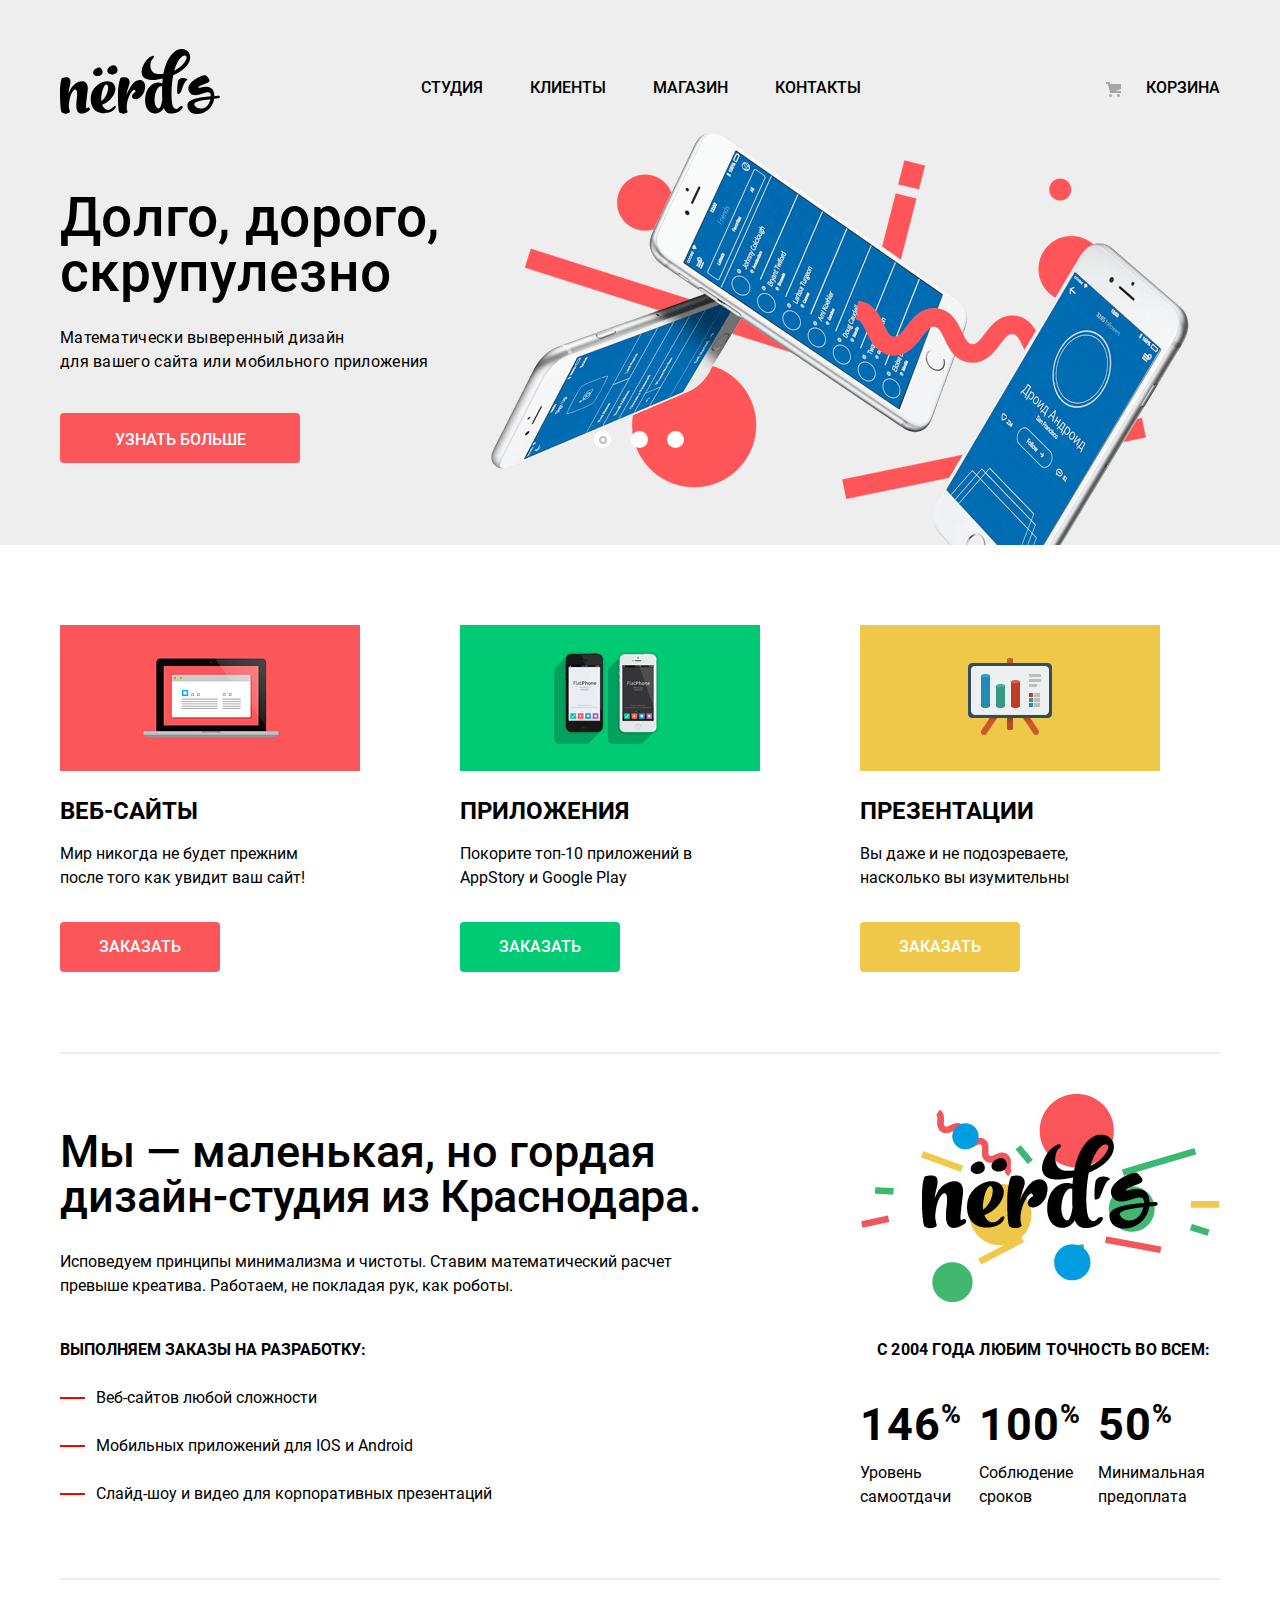
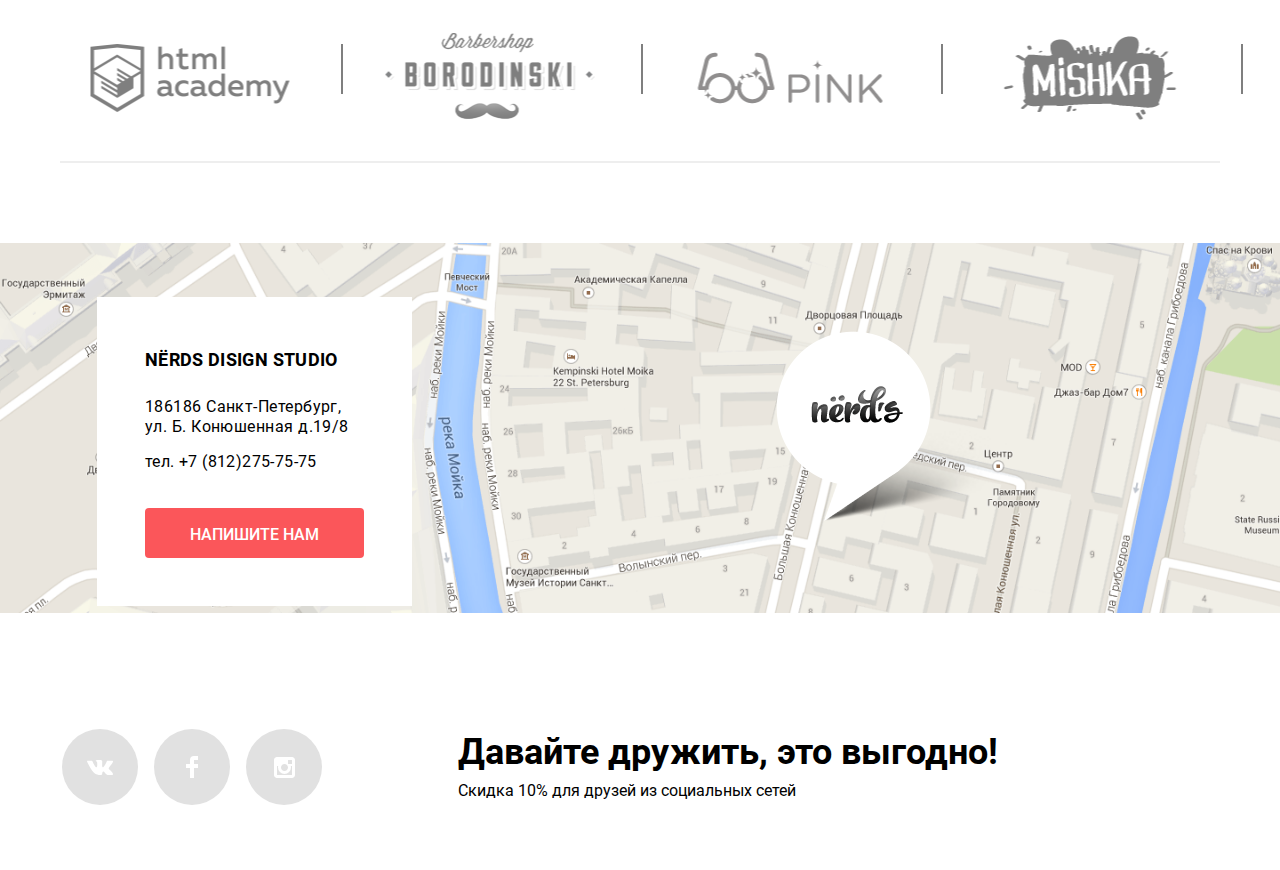
==== index.html @ f46bbd14 "Update index.html" ====
<!DOCTYPE html>
<html lang="ru">
<head>
	<meta charset="utf-8">
	<title>HTML Academy: Нёрдс</title>
	<link href="https://fonts.googleapis.com/css?family=Roboto:400,500,700&display=swap" rel="stylesheet">
	<link rel="stylesheet" href="css/normalize.css">
	<link rel="stylesheet" href="css/style.css">
</head>
<body>
	<header >
		<nav class="nav upper type-medium">
			<a href="index.html"> <img class="logo" src="img/nerds-logo.svg" width='160' height="65" alt="Логотип студии">
			</a>
			<div class="header-nav">
				<ul >			
					<li ><a href="#">Студия</a></li>
					<li ><a	href="#">Клиенты</a></li>
					<li ><a href="catalog.html">Магазин</a></li>
					<li ><a href="#">Контакты</a></li>
				</ul>
			</div>
			<div >
				<ul class="nav-cart">
					<li ><a  href="#">Корзина</a></li>
				</ul>
			</div>
		</nav>
	</header>	
	<main >
		<h1 class="visibility-hidden">Студия дизайна"Нёрдс"</h1>
		<section class="main-slider" >
			<h2 class="visibility-hidden">Преимущества</h2>
			<div class="chief-slider">
				<input  id="slide1" type="radio" name="tab" checked>
				<input  id="slide2" type="radio" name="tab">
				<input  id="slide3" type="radio" name="tab">
				<ul class="slider">
					<li class="slide1 slides">
						<p >Долго, дорого,<br>
							скрупулезно</p>
							<p >Математически выверенный дизайн<br>
								для вашего сайта или мобильного приложения</p>
								<a class='btn ' href="#">узнать больше</a>
							</li>
							<li class="slide2 slides">		
								<p class="type-medium">Любим математику<br>
									как никто другой</p>
									<p >Никакого креатива, только математические формулы<br>
										для расчета идеальных пропорций</p>
										<a class='btn '  href="#">узнать больше</a>
									</li>		
									<li class="slide3 slides">
										<p class="type-medium">Только ночь,<br>
											только хардкор</p>
											<p >Работать днем как все? Мы против этого.<br>
												Ближе к полуночи работа только начинается
											</p>
											<a class='btn ' href="#">узнать больше</a>
										</li>
									</ul>   
									<div class="label-control">
										<label for="slide1"></label>
										<label for="slide2"></label>
										<label for="slide3"></label>
									</div>
								</div>				
							</section>
							<section class="info" >
								<h2 class="visibility-hidden">Направления</h2>
								<ul >
									<li>
										<img src="img/illustration-1.png" alt="сайт" width="300">
										<h3 >веб-сайты</h3>
										<p >Мир никогда не будет прежним</p>
										<p>после того как увидит ваш сайт!</p>
										<button class='btn ' type="button">заказать</button>
									</li>
									<li >
										<img src="img/illustration-2.png" alt="мобилки" width="300">
										<h3 >приложения</h3>
										<p>Покорите топ-10 приложений в</p>
										<p>AppStory и Google Play</p>
										<button class='btn ' type="button">заказать</button>
									</li>
									<li >
										<img src="img/illustration-3.png" alt="презентация" width="300">
										<h3 >презентации</h3>
										<p>Вы даже и не подозреваете,</p>
										<p>насколько вы изумительны</p>
										<button class='btn  ' type="button">заказать</button>
									</li>	
								</ul>
							</section>
							<section  class="section-company">
								<div class="company">
									<h2 class="visibility-hidden">О компании</h2>
									<div class="quality" >
										<p  >Мы &mdash; маленькая, но гордая</p>
										<p >дизайн<span>-студия из Краснодара.</span></p>
										<p >Исповедуем принципы минимализма и чистоты. Ставим математический расчет</p>
										<p>превыше креатива. Работаем, не покладая рук, как роботы.</p>
										<p class="type-bold upper">выполняем заказы на разработку:</p>
										<ul class="spisok">
											<li >Веб-сайтов любой сложности</li>
											<li >Мобильных приложений для IOS и Android</li>
											<li >Слайд-шоу и видео для корпоративных презентаций</li>
										</ul>
									</div>
									<div class="indicator">
										<div>
											<img src="img/nerds-illustration.png" alt="Цветной логотип студии Нёрд">
										</div>
										<div>
											<p class="upper type-bold ">с 2004 года любим точность во всем:<p>
											</div>
											<ul class="reclama">
												<li><p >146<sup><small>%</small></sup></p>
													<p > Уровень</p>
													<p> самоотдачи</p></li>
													<li><p >100<sup><small>%</small></sup> </p>
														<p >Соблюдение</p>
														<p> сроков</p></li>
														<li><p  >50<sup><small>%</small></sup> </p>
															<p >Минимальная</p> 
															<p>предоплата</p></li>
														</ul>
													</div>
												</div>
											</section>
											<section class="section-project">
												<h2 class="visibility-hidden">Проекты студии</h2>
												<ul class="project">
													<li><a href="https://htmlacademy.ru/intensive/htmlcss">
														<img src="img/logo-1.png" width="199" alt="Эмблема HTML академии"></a>
													</li>
													<li><a href="#"><img src="img/logo-2.png" width="209" alt=""></a>
													</li>
													<li><a href="#"><img src="img/logo-3.png" width="185" height="52" alt=""></a>
													</li>
													<li><a href="#"><img src="img/logo-4.png"  width="173" alt=""></a>
													</li>
												</ul>
											</section>
										</main>	
										<footer>
											<section class="map">
												<div class="map-container">
												  <iframe src="https://yandex.ru/map-widget/v1/?um=constructor%3A1e9a7cc974f137b6182f8d0ef8271dee35650666cb2e6c9179b720fbcc3f106a&amp;source=constructor" width="1440" height="416" frameborder="0"></iframe>
													<img  class="map-contact" src="img/karta.png"  alt="Офис компании по адресу ул. Большая Конюшенная 19/8, Санкт-Петербург" width="1440" height="416">	
													<div class="contact">
														<h2 class="visibility-hidden">Контакты студии</h2>
														<p class='type-bold upper'>nёrds disign studio</p>
														<p>186186 Санкт-Петербург,<br>
															ул. Б. Конюшенная д.19/8</p>
															<a href="tel:+78122757575" class="phone">тел. +7 (812)275-75-75</a>
															<a 	class="btn write-link" href="#letter">напишите нам</a>
														</div>
														<img class="marker" src="img/map-marker.png"  alt="">
													</div>
												</section>	
												<section class="section-social" >
													<div class="social">
														<h2 class="visibility-hidden">Социальные контакты</h2>
														<ul class="social-icon">
															<li class="social-li"><a " href="#" title=""></a></li>
															<li class="social-li"><a   href="#" title=""></a></li>
															<li class="social-li"><a  href="#" title=""></a></li>
														</ul>
														<div class="discount">
															<p class='type-bold' >Давайте дружить, это выгодно!</p>
															<p>Скидка 10% для друзей из социальных сетей</p>
														</div>
													</div>
												</section>
											</footer>
											<section  class="letter">
											  	<h2 class="visibility-hidden">Форма письма</h2>
												<p class="type-medium">Напишите нам</p>
												<a href="#close" title="Закрыть" class="close">
												</a>
												<form action="https://echo.htmlacademy.ru" method="post">
													<div class="letter-form">
														<div class="letter-div1">
															<label class="type-medium" for="user">Ваше имя:
																<input type="text" name="user" placeholder="Имя Фамилия" id="user" required>
															</label>
														</div>
														<div class="letter-div2">
															<label class="type-medium" for="mail">Ваш e-mail 
																<input type="email" name="mail" placeholder="email@example.com" id="mail" required>
															</label>
														</div>
													</div>
													<div class="letter-div3">
														<label class="type-medium text" >Текст письма:</label>
														<textarea placeholder="В свободной форме" ></textarea>
														<button class='btn upper' type="submit"  value="Отправить">Отправить</button>
													</div>
												</form>
											</section>
											<script src="./js/script.js" ></script>
										</body>
										</html>
---- css/style.css ----
@font-face{
  font-family: "Roboto-Regular";
  src: url(../fonts/Roboto-Regular.ttf) format('ttf'), 
  url(../fonts/web/roboto.woff) format("woff"),
  url(../fonts/web/roboto.woff2) format("woff2");
  font-weight: 400;
}
@font-face{
  font-family: "Roboto-Medium";
  src: url(../fonts/Roboto-Medium.ttf),
  url(../fonts/web/robotomedium.woff) format("woff"),
  url(../fonts/web/robotomedium.woff2) format("woff2");
  font-weight: 500;
}
@font-face{
  font-family: "Roboto-Bold";
  src: url(../fonts/Roboto-Bold.ttf),
  url(../fonts/web/robotobold.woff) format("woff"),
  url(../fonts/web/robotobold.woff2) format("woff2");
  font-weight: 700;
}
.visibility-hidden{
  visibility:hidden;
  padding: 0;
  margin: 0;
  font-size: 0;
  line-height: 0;
}
body{
  margin: 0 auto;
  padding:0;
  background-color: #ffffff; 
  font-family: "Roboto-Regular","Arial",sans-serif; 
  font-size: 16px;
  line-height: 24px;
  color: #000000;
}
header{
  background-color: #eeeeee;
}
img{
  display: block;
  max-width: 100%;
  height: auto;
}
a{
  text-decoration: none;
}
﻿html, body, * {
  -webkit-box-sizing: border-box;
          box-sizing: border-box;
}

.section-project ul,
.nav ul,
.slider ul,
.info ul,
.indicator ul,
.page ul{
  list-style: none; 
}
.chief-slider{
  width: 1160px;
  margin: 0 auto;
}
.upper{
  text-transform: uppercase;
}
.btn{
  padding: 0;
  display: inline-block;
  text-align: center;
  height: 50px;
  text-transform: uppercase;
  border-radius: 4px;
  border-width: 0;
  cursor: pointer;
  font-size: 16px;
  font-family: "Roboto-Medium","Arial",sans-serif; 

}
.active {
  position: relative;
}
.active a::after{
  position: absolute;
  content: "";
  width: 75px;
  height: 2px;
  bottom: -9px;
  left: 4px;
  background-color: #fb565a;
}
.nav a{
  font-size: inherit;
}
.nav a:link{
  color: #000000; 
}
.nav a:visited{
  color: #000000; 
}
.nav a:hover{
  color: #fb565a;
}
.nav a:active{
  color: #a6a6a6;
}
a.btn{
 padding-top: 15px;
}
.slides .btn{
  color: #ffffff;
  background: #fb565a;
  width: 240px;
  margin-top: 39px;
  
}
.info p{
  margin: 0;
}
.info .btn{
  width:160px;
  color: #ffffff;
  margin-top: 32px;
  margin-bottom: 80px;
}
.info li:nth-child(1) .btn{
  background-color: #fb565a;
}
.info li:nth-child(1) .btn:hover,
.slides .btn:hover,
.contact .btn:hover{
  color: #ffffff;
  background: #e74246;
}
.info li:nth-child(1) .btn:active,
.slides .btn:active,
.contact .btn:active{
  background: #d7373b;
  color: #e37376;
  -webkit-box-shadow: 0 -2px 0 2px #c13135;
          box-shadow: 0 -2px 0 2px #c13135;
}
.info li:nth-child(2) .btn{
  background-color: #00ca74;
}
.info li:nth-child(3) .btn{
  background-color:  #efc84a;
}
.info li:nth-child(2) .btn:hover{
  color: #ffffff;
  background: #00bc6c;
}
.info li:nth-child(2) .btn:active{
  background: #00aa62;
  color: #38bd84; 
  -webkit-box-shadow: 0 -2px 0 2px #009958; 
          box-shadow: 0 -2px 0 2px #009958;
}
.info li:nth-child(3) .btn:hover{
  color: #ffffff;background: #eab534;
}
.info li:nth-child(3) .btn:active{
  background: #e5a722;
  color: #edc265; 
  -webkit-box-shadow: 0 -2px 0 2px #ce961f; 
          box-shadow: 0 -2px 0 2px #ce961f;
}
.contact .btn{
  color: #ffffff;
  background: #fb565a;
  width: 219px;
}
.form .btn,
.page .btn{
  background: #eeeeee; 
  color:#000000;
}
.form .btn{
  width: 260px;
}
.page .btn{
  width: 50px;
}
.page li:last-child .btn{
  width: 260px;
} 
.page .btn:hover,
.form .btn:hover{
  color: #000000;background: #dfdfdf;
}
.page .btn:active,
.form .btn:active{
  background: #d5d5d5;
  color: #b7b7b7; 
  -webkit-box-shadow: 0 -2px 0 2px #bfbfbf; 
          box-shadow: 0 -2px 0 2px #bfbfbf;
}
.page .btn-activ {
  border: 2px solid #dbdbdb;
  background-color: #ffffff ;
}
.hiddenwindow .btn-size{
  width: 260px;
}
.letter-div3 .btn-size {
  width: 260px; 
  margin-top: 40px;
}
.info h3{
  text-transform: uppercase;
  font-family: "Roboto-Bold","Arial",sans-serif;
  font-size: 24px; 
  line-height: 22px;
}
.type-bold{
  font-family: "Roboto-Bold","Arial",sans-serif;
}
.type-medium{
  font-family: "Roboto-Medium","Arial",sans-serif;
  line-height: 30px;
  border:none;
}
.type-size45{
  font-size:45px;
}
.type-size55{
  font-size:55px;
}
.slider .type-medium{
  font-size: 55px;
  line-height: 55px;
}
.nav{
  display: -webkit-box;
  display: -ms-flexbox;
  display: flex;
  width: 1160px;
  margin: 0 auto;
  min-height: 114px;
  -webkit-box-pack: justify;
      -ms-flex-pack: justify;
          justify-content: space-between; 
  -webkit-box-align: end; 
      -ms-flex-align: end; 
          align-items: flex-end;
}
.logo{ 
  display: block;
  opacity: 1;
}
.logo:hover{
 opacity: 0.81;
}
.logo:active{
 opacity: 0.35;
}
.header-nav ul{
  display: -webkit-box;
  display: -ms-flexbox;
  display: flex;
  -ms-flex-wrap: wrap;
      flex-wrap: wrap; 
  -webkit-box-pack: justify; 
      -ms-flex-pack: justify; 
          justify-content: space-between;
  min-width: 480px;
  margin: 0;
  margin-right: 84px;
  line-height: 24px;
  padding-bottom: 14px;
  
}
.info{
 margin: 0 auto;
}
.info ul{
  width:1160px;
  margin: 0 auto;
  display: -webkit-box;
  display: -ms-flexbox;
  display: flex;
  -ms-flex-wrap: wrap;
      flex-wrap: wrap;
  -webkit-box-pack: start;
      -ms-flex-pack: start;
          justify-content: flex-start;
  -webkit-box-orient: horizontal;
  -webkit-box-direction: normal;
      -ms-flex-direction: row;
          flex-direction: row; 
  padding: 0;
  margin-top: 80px;
}
.info li{
  display: block;
  margin: 0;
  padding: 0;
  margin-right: 100px;
}
.info li:last-child{
  margin-right: 0;
}
.info h3{
 margin: 29px 0 20px;
}
.section-company{
  background-color: #ffffff;
  
}
.company{
  width: 1160px;
  margin: 0 auto;
  display: -webkit-box;
  display: -ms-flexbox;
  display: flex;
  -webkit-box-pack: justify;
      -ms-flex-pack: justify;
          justify-content: space-between;
  -webkit-box-orient: horizontal;
  -webkit-box-direction: normal;
      -ms-flex-direction: row;
          flex-direction: row; 
  padding: 0; 
  -ms-flex-line-pack: center; 
      align-content: center;
  margin-bottom: 72px;
}
.quality{
  padding-top: 75px;
  width: 800px;
  border-top: 2px solid #eeeeee;
}
.quality p{
  margin: 0;
}
.quality p:nth-child(1),
.quality p:nth-child(2){
  font-size: 45px;
  line-height: 45px;
  font-family: "Roboto-Medium","Arial", sans-serif;
}
.quality p:nth-child(3){
  padding-top: 31px;
}
.quality p:nth-child(5){
  padding-top: 40px;
}
.quality span{
  letter-spacing: -0.45px;
}
.indicator{display: -webkit-box;display: -ms-flexbox;display: flex;
  -webkit-box-orient: vertical;
  -webkit-box-direction: normal;
      -ms-flex-direction: column;
          flex-direction: column;
  margin: 0 auto;
  padding-top: 40px;
  width: 360px;
  border-top: 2px solid #eeeeee;
  place-content: space-between;
}
.indicator p{
  margin: 0;
}
.reclama p:nth-child(1){
  font-size: 45px;
  font-family: "Roboto-Bold","Arial",sans-serif;
  padding-top: 2px;
  letter-spacing: 0.9px;
}
.reclama p:nth-child(2){
  font-size: inherit;
  padding-top: 24px;
}  
.spisok{
  margin: 0;
  padding: 0;
  padding-left: 36px;
  position: relative;
  list-style: none;
  margin-top: 0px;
}
.spisok li{display: block;
  padding: 0;
  padding-top: 24px;
}
.spisok li:before,
.spisok li:after{
  position: absolute;
  left: 0px;
  margin-top: 11px;
  content: ' ';
  width: 25px;
  height: 2px;
  background-color: red;
}
.section-project{
  background-color: #ffffff;
}
.indicator ul{
  width: 345px;
  display: -webkit-box;
  display: -ms-flexbox;
  display: flex;
  -webkit-box-orient: horizontal;
  -webkit-box-direction: normal;
      -ms-flex-direction: row;
          flex-direction: row;
  height: 95px;
  -webkit-box-pack: justify;
      -ms-flex-pack: justify;
          justify-content: space-between;
  
  -webkit-padding-start: 0px;
  
          padding-inline-start: 0px;
  margin: 0;
}
.indicator div:nth-child(2){
  margin-bottom: 14px;
  padding-left: 17px;
  letter-spacing: 0.2px;
}
.indicator img{
  display: block;
  margin: 0;
}
/* prefixed by https://autoprefixer.github.io (PostCSS: v7.0.26, autoprefixer: v9.7.3) */

.project{
  display: -webkit-box;
  display: -ms-flexbox;
  display: flex;
  width: 1160px;
  margin: 0 auto;
  -webkit-box-pack:justify;
      -ms-flex-pack:justify;
          justify-content:space-between;
  border-bottom: 2px solid #eeeeee;
  border-top: 2px solid #eeeeee;
  -webkit-box-align: center;
      -ms-flex-align: center;
          align-items: center;
  -webkit-padding-start: 0px;
          padding-inline-start: 0px;
}
.project li{
  display: -webkit-box;
  display: -ms-flexbox;
  display: flex;
  width: 260px;
  height: 181px;
  margin: 0 auto;
 
  margin-right: 40px;
  position: relative;
  text-align: center;
}
.project a{
  position: absolute;
  top: 54%;
  left: 50%;
  margin-right: -50%;
  -webkit-transform: translate(-50%, -50%);
      -ms-transform: translate(-50%, -50%);
          transform: translate(-50%, -50%);
   opacity: 0.5;
}
.project li:after{
  content:"";
  width: 2px;
  height: 50px;
  background-color: #000000;
  position: absolute;
  top: 64px;
  right: -23px;
   opacity: 0.5;
}
.project li:last-child{
  margin-right: 0px;
}
.project a:hover {
  opacity: 1;
}
.project li:active,
.section-project a:active {
  opacity: 0.25;
} 
.main-slider{
  background-color: #eeeeee;
}
.nav-cart{
  margin: 0;
  -webkit-box-align: end;
      -ms-flex-align: end;
          align-items: flex-end;
}
.nav-cart li{
  position: relative;
  line-height: 24px;
  margin: 0;
  padding-bottom: 14px;
}
.nav-cart a::before{
  position: absolute;
  content:url(../img/cart-icon.svg); 
  left: -40px;
  top: 4px;
}
.chief-slider{ 
  height: 431px;
  margin: 0 auto 0;
  position: relative;
  width: 1160px;
  
}
.slider {
  padding: 0;
  margin: 0;
  height: inherit;
  overflow: hidden;
  position: relative;
  width: inherit;
  
}
.slider p:first-child{
  font-family: "Roboto-Medium","Arial",sans-serif;
  font-size: 55px;
  line-height: 55px;
  margin: 0;
  padding-top: 76px;
  letter-spacing: 0.3px;
}
.slider p:nth-child(2){
  margin: 0;
  padding-top: 26px;
  letter-spacing: 0.3px;
}
.chief-slider > input{
  display: none;
}
.slides {list-style: none;
  height: inherit;
  position: absolute;
  width: inherit;
}
.slide1 {
  background-image: url(../img/slide1.png);
  background-repeat: no-repeat;
  background-position: right 31px bottom 0px;
  background-color: #eeeeee;
}
.slide2 {
  background-image: url(../img/slide2.png);
  background-repeat: no-repeat;
  background-position: right;
   background-color: #eeeeee;
}
.slide3 {
  background-image: url(../img/slide3.png);
  background-repeat: no-repeat;
  background-position: right;
   background-color: #eeeeee;
}
.label-control{
  display: -webkit-box;
  display: -ms-flexbox;
  display: flex;
  -webkit-box-pack: justify;
      -ms-flex-pack: justify;
          justify-content: space-between; 
  position: absolute;
  margin: 0;
  left: 534px;
  bottom:  89px;
  width: 90px;
  height: 25px;
  padding: 0;
  
}
.label-control label{
  height: 17px;
  width: 17px;
  border-radius: 50%;
  background-color: #ffffff;
  z-index: 1;
}
#slide1:checked ~ .label-control label:nth-child(1){
  background-image: url(../img/active-button.png); 
  background-repeat: no-repeat;
  background-position: center;
  background-color: #ffffff;
  z-index: 1;
}
#slide2:checked ~ .label-control label:nth-child(2){
  background-image: url(../img/active-button.png); 
  background-repeat: no-repeat;
  background-position: center;
   background-color: #ffffff;
  z-index: 1;
}
#slide3:checked ~ .label-control label:nth-child(3){
  background-image: url(../img/active-button.png); 
  background-repeat: no-repeat;
  background-position: center;
   background-color: #ffffff;
  z-index: 1;
}
.label-control label:hover{
  background-color: #8d8d8d;
}
.slides {
  height: inherit;
  opacity: 0;
  position: absolute;
  width: inherit;
  z-index: 0;
}
#slide1:checked ~ .slider > .slide1,
#slide2:checked ~ .slider > .slide2,
#slide3:checked ~ .slider > .slide3{
  opacity: 1;
  z-index: 1;
}
.map-container{
  display: -webkit-box;
  display: -ms-flexbox;
  display: flex;
  position: relative;
  max-width:  1440px;
  margin: 0 auto;
}

.map-container iframe{
   margin-top: 80px;
  position:relative;
  z-index: 2;
  border: none;
  
  left: 0;
}

.map-catalog >.map-container iframe{
  margin-top: 61px;
}

.map-contact{
  -o-object-fit: cover;
     object-fit: cover;
  display: block;
  margin: 0 auto;
  overflow: hidden;
  position: absolute;
  top: 80px;
  left: 0;
  z-index: 1;
}
.map-catalog .map-contact{
  top: 61px;
}
.contact{
  position: absolute; 
  background-color:#ffffff; 
  top: 134px; 
  text-align: left; 
  padding: 48px;
  left:  97px; 
  /*width: 223px; 
  height: 212px;*/
  z-index: 999;
}
.contact a{
  margin-top: 34px;
}
.contact a:first-of-type{
  display: block;
  color: #000000;
  letter-spacing: 0.4px;
  cursor: pointer;
  margin:0;
}

.contact a:first-of-type:hover{
  color: #fb565a;
}


.contact>.type-bold{
  font-size: 18px;
  line-height: 30px;
  padding-bottom: 22px;
  letter-spacing: 0.35px;
}
.contact p{
  margin: 0;
  letter-spacing: 0.45px;
  line-height: 20px;
  padding-bottom: 13px;
}
.contact p:nth-child(4){
  line-height: 11px;
}
.marker{
  position: absolute;
  top: 168px;
  left: 776px;
  z-index: 1;
}
.section-social{
  display: -webkit-box;
  display: -ms-flexbox;
  display: flex;
  -ms-flex-wrap: wrap;
      flex-wrap: wrap;
  -webkit-box-align: center;
      -ms-flex-align: center;
          align-items: center;
  -webkit-box-pack: center;
      -ms-flex-pack: center;
          justify-content: center;
  padding-bottom: 65px;
  background-color: #ffffff;
  padding-top: 70px;
}
.social{
  display: -webkit-box;
  display: -ms-flexbox;
  display: flex;
  width: 1160px;
}
.social-icon{
  padding: 0;
  margin: 0 auto;
  display: -webkit-box;
  display: -ms-flexbox;
  display: flex ;
  display: flex;
  -ms-flex-wrap: wrap;
      flex-wrap: wrap;
  min-width: 290px;
  padding-left: 2px;
}
.social-icon li{
  list-style: none;
}

.social p{
  margin: 0;
}
.social a{
  display: block;
  width: 76px; 
  height: 76px;
  background: #e1e1e1;
  background-repeat: no-repeat;
  background-position:50% 50%;
  border-radius: 50%;
  margin-right: 16px;
}

.social-icon a:hover{
  background: #e74246;
  background-repeat: no-repeat;
  background-position:50% 50%;
  
  
}
.social-icon a:active{
  background: rgba(227,55,59,0.7);
  background-repeat: no-repeat;
  background-position:50% 50%;
  
  -webkit-box-shadow: 0 0 0 40px rgb(227,115,118,0.55) inset;
          box-shadow: 0 0 0 40px rgb(227,115,118,0.55) inset;
}


.social-li:nth-child(1) a{
background-image: url(../img/vk-icon.svg);
}  

.social-li:nth-child(2) a{
background-image: url(../img/fb-icon.svg);
}  
.social-li:nth-child(3) a{
background-image: url(../img/insta-icon.svg);
}  

.discount p:first-child{
  font-size: 36px;
  padding-bottom: 15px;
  letter-spacing: 0.05px;
}
.discount{
  display: block;
  width: 900px;
  margin: 0;
  padding-top: 11px;
  padding-left: 108px;
}
.form{
  width: 260px;
  margin-top: 55px;
}
.form legend{
  font-size: 18px;
  line-height: 30px;
  font-family: "Roboto-Bold","Arial",sans-serif;
}
.form fieldset {
  display: block;
  border-width: 0px;
  padding-left: 0px;
  
}
.catalog-h1{
  display: block;
  min-width: 722px;
  font-size: 55px; 
  margin: 0;
  text-align: center; 
  padding-top:  90px; 
  background-color: #eeeeee; 
  padding-bottom: 121px;
}
.sort-p{
  width: 360px;
  margin-right: 40px;
  font-size: 18px;
  font-family: "Roboto-Bold","Arial",sans-serif;
}
.sort-p p{
  margin: 0;
}
.sort{
  display: -webkit-box;
  display: -ms-flexbox;
  display: flex;
  -webkit-box-pack: justify;
      -ms-flex-pack: justify;
          justify-content: space-between;
  width: 360px;
}
.sort-common input{
  display: none;
} 
.up-down{
  display: -webkit-box;
  display: -ms-flexbox;
  display: flex;
  -webkit-box-pack: justify;
      -ms-flex-pack: justify;
          justify-content: space-between;
  width: 38px;
}
.up-down label:nth-of-type(1){
  color:transparent;
  width: 11px;
  background-image: url(../img/icon-down-dir.png);
  background-repeat: no-repeat; 
  background-position:right center;
}
.up-down label:nth-of-type(2){
  color:transparent;
  width: 11px;
  background-image: url(../img/icon-down-dir.png);
  background-repeat: no-repeat; 
  background-position:right center;
  -webkit-transform: rotate(180deg);
      -ms-transform: rotate(180deg);
          transform: rotate(180deg);
}
.sort label{
  font-size: 14px;
  font-family: inherit;
  text-transform: uppercase;
  opacity: 0.5;
}
.sort label:hover{
  opacity: 0.7;
}
.sort label:active{
  opacity: 1;
}
.box-catalog{
  margin: 0 auto;
  padding: 0;
  background-color: #ffffff;
}
.main-conteiner{
  display: -webkit-box;
  display: -ms-flexbox;
  display: flex; 
  -webkit-box-pack: justify; 
      -ms-flex-pack: justify; 
          justify-content: space-between;
  background-color: #ffffff;
  width: 1160px;
  margin: 0 auto;
  padding: 0;
}
.wrapp{
  width: 760px;
  display: -webkit-box;
  display: -ms-flexbox;
  display: flex; 
  -ms-flex-wrap: wrap; 
      flex-wrap: wrap;
  list-style: none;
  -webkit-box-pack: justify;
      -ms-flex-pack: justify;
          justify-content: space-between; 
  margin: auto;
  padding: 0;
  padding-top: 43px; 
}
.content{
  display: -webkit-box;
  display: -ms-flexbox;
  display: flex;
  -webkit-box-orient: vertical;
  -webkit-box-direction: normal;
      -ms-flex-direction: column;
          flex-direction: column; 
  width: 760px; 
  -webkit-box-align: start; 
      -ms-flex-align: start; 
          align-items: flex-start; 
  -ms-flex-wrap: wrap; 
      flex-wrap: wrap;
}
.wrapp li{
  position: relative;
}
.activ{
  margin: auto;
  text-align: center; 
  width: 360px;
  height: 230px;
  position: absolute;
  bottom: 0px;
  background: #eeeeee;
  line-height: 18px;
  display: none;
}
.wrapp li::before{
  height: 40px;
  content:url('../img/browser-gray.png');
  position: absolute; top: -40px;
  background-color: #e1e1e1;
}
.wrapp li:hover::before{
  height: 40px; 
  content:url('../img/browser.png');
  position: absolute; 
  top: -40px;
}
.wrapp li{
  display: block;
  margin: 0;
  margin-bottom: 73px;
}
.wrapp li:hover .activ{
  display: block;
}
.activ .btn{
  width: 200px;
  background: #fb565a;
  color: #ffffff;
  margin-top: 27px;
}
.activ a:first-of-type{
  display: block;
  text-transform: uppercase;
  font-size: 18px;
  font-family: "Roboto-Bold","Arial",sans-serif;
  color: #000000;
  padding-top: 32px;
  padding-bottom: 22px;
}
.activ a:first-of-type:hover{

  color:#fb565a;
}
.activ p{
  margin: 0;
  padding: 0;
  padding-bottom: 2px;
}
.sort-common{
  display: -webkit-box;
  display: -ms-flexbox;
  display: flex;
  width: 760px;
  padding-top: 54px;
  padding-bottom: 52px;
  
}
.page{
  display: -webkit-box;
  display: -ms-flexbox;
  display: flex;
  list-style: none; 
  width: 440px; 
  -webkit-box-pack: justify; 
      -ms-flex-pack: justify; 
          justify-content: space-between;
  margin: -14px 14px 0 0;
  padding: 0;
  
}
.page:nth-child{
  -webkit-box-flex: 5;
      -ms-flex-positive: 5;
          flex-grow: 5;
}
.letter{
  display: none;
  width: 960px; height: 
  590px;
  position: fixed;
  -webkit-box-shadow: 0 14px 28px rgba(0,0,0,0.25),
  0 10px 10px rgba(0,0,0,0.22);
          box-shadow: 0 14px 28px rgba(0,0,0,0.25),
  0 10px 10px rgba(0,0,0,0.22);
  bottom: 50px;
  background-color: #ffffff;
  z-index: 9999;
  top: 50%;
  left: 50%;
  -webkit-transform: translate(-50%, -50%);
      -ms-transform: translate(-50%, -50%);
          transform: translate(-50%, -50%)
}
.letter-form{
  display: -webkit-box;
  display: -ms-flexbox;
  display: flex; 
  -webkit-box-pack: justify; 
      -ms-flex-pack: justify; 
          justify-content: space-between; 
  -webkit-box-align: center; 
      -ms-flex-align: center; 
          align-items: center; 
  margin: 0;
  padding-right: 100px; 
  padding-left: 100px; 
}
.letter-div1,
.letter-div2{
  width: 360px; 
  margin-top: 41px; 
  padding: 0;
}
.letter-div1 input,
.letter-div2 input{
  font-family: "Roboto-Regular","Arial",sans-serif; 
  font-size: 16px;
  width: 360px; 
  margin: 0; 
  height: 50px; 
  margin-top: 6px;
  -webkit-box-align: center;
      -ms-flex-align: center;
          align-items: center; 
  padding-left: 14px;
  border: 1px solid #d7dcde; 
  border-radius: 5px;
  color: #b0a7a7;
}
.letter textarea{
  min-width: 760px;
  height: 120px;  
  padding: 0;
  padding-top: 12px;
  padding-left: 14px; 
  border: 1px solid #d7dcde; 
  border-radius: 5px;
  font-family: "Roboto-Regular","Arial",sans-serif; 
  font-size: 16px;
  color: #b0a7a7;
}
.letter p{
  margin: 0; 
  padding-left: 100px; 
  padding-top: 73px;
  font-size: 45px;
}
.letter .btn{
  width: 260px;
  background-color: #fb565a;
  color: #ffffff;
  margin-top: 47px;
}
.letter-div3 {
  padding-left: 100px;
  padding-top: 29px; 
}
.letter-div3 label{
  display: block;
  font-size: inherit;
}
.letter a{
  position: absolute; 
  top: 73px; 
  right: 86px;
}
.close {
  position: absolute;
  right: 32px;
  top: 32px;
  width: 32px;
  height: 32px;
  opacity: 0.4;
}
.close:hover {
  opacity: 1;
}
.close:active {
  opacity:0.2;
}
.close:before,
.close:after {
  position: absolute;
  left: 15px;
  content: ' ';
  height: 29px;
  width: 4px;
  background-color:red;
}
.close:before {
  -webkit-transform: rotate(45deg);
      -ms-transform: rotate(45deg);
          transform: rotate(45deg);
}
.close:after {
  -webkit-transform: rotate(-45deg);
      -ms-transform: rotate(-45deg);
          transform: rotate(-45deg);
}
.range-style{
  display: -webkit-box;
  display: -ms-flexbox;
  display: flex;
  width: 260px;
  background-color: #eeeeee;
  height: 80px;
  -webkit-box-align: center;
      -ms-flex-align: center;
          align-items: center;
  margin-top: 42px; 
  border-radius: 5px; 
}
.range-style{
  display: -ms-flexbox;
  -webkit-box-flex:1;
      -ms-flex:1 1 auto;
          flex:1 1 auto;
}
.range-value input{
  width: 80px;
  height: 38px;
  background-color: #eeeeee;
  border: none; 
  border-radius: 5px;
  text-align: center;
  font-size: 16px;
  color: #283136;
  font-family: "Roboto-Regular","Arial",sans-serif; 
  margin-left:  -20px;
}
.range-value{
  margin-top: 6px;
  display: -webkit-box;
  display: -ms-flexbox;
  display: flex;
  width: 260px;
  -webkit-box-pack: justify;
      -ms-flex-pack: justify;
          justify-content: space-between;
  text-transform: uppercase;
  -webkit-box-align: center;
      -ms-flex-align: center;
          align-items: center;
  color: #283136;
}
input[type='range'] {
  margin: 0 auto;
  width: 210px;
  -webkit-appearance: none;
  height: 3px;
  background-color: #d7dcde;
  padding: 0;
}
input[type='range']::-webkit-slider-thumb {
  -webkit-appearance: none;
  width: 20px;
  height: 20px;
  background: url(../img/range.png);
  background-repeat: no-repeat;
  border-radius: 50%;
  -webkit-box-shadow: 0 2px 2px  #d7dcde;
          box-shadow: 0 2px 2px  #d7dcde;
  cursor: pointer;
}
input[type='range']::-moz-range-thumb {
  -webkit-appearance: none;
  width: 20px;
  height: 20px;
  background: url(../img/range.png);
  background-repeat: no-repeat;
  border-radius: 50%;
  box-shadow: 0 2px 2px  #d7dcde;
  cursor: pointer;
}
input[type="range"]::-moz-range-progress {
  background-color: #00ca74; 
}
input[type="range"]::-moz-range-track {  
  background-color: #d7dcde;
}
input[type="range"]::-ms-fill-lower {
  background-color: #00ca74; 
}
input[type="range"]::-ms-fill-upper {  
  background-color: #d7dcde;
}

.radio{
  width: 260px;
  margin-top: 35px;
}
.radio label{
  display: block;
  width: 260px;
  position: relative;
  cursor: pointer;
  padding-left: 38px;
  padding-bottom: 4px;
  padding-top: 4px;
  line-height: 32px;
  opacity: .72;
}
.radio input[type=radio] {
  display: none;
}
.radio label:before{
  position: absolute;
  content:url(../img/radio-off.svg);
  cursor: pointer;
  opacity: 0.72;
  left:  0;
  bottom: -2px;
}
.radio input[type=radio]:checked + label:before {
  content: url(../img/radio-on.svg);
}
.check{
  width: 260px;
  margin-top: 24px;
  -webkit-padding-before: 0px;
          padding-block-start: 0px;
  line-height: 40px;
}
.check label{
  display: block;
  width: 260px;
  position: relative;
  cursor: pointer;
  padding-left: 36px;
  opacity: 0.72;
  padding-top: 7px;
  line-height: 34px;
}
.check input[type=checkbox] {
  display: none;
}
.check label:before{
  position: absolute;
  content:"";
  width: 20px;
  height: 20px;
  border: 2px solid #4d4d4d;
  border-radius: 3px;
  opacity: 0.72;
  left:  0;
  bottom: 6px;
}
.check input[type=checkbox]:checked + label:before {
  content: url(../img/checkbox-on.svg);
  border: 0;
  bottom: 8px;
}
.radio label:hover{
  opacity: 1.0;
}
.radio label:active{
  opacity: 0.2;
}
.check label:hover{
  opacity: 1.0;
}
.check label:active{
  opacity: 0.2;
}
.check .btn{
  margin-top: 39px;
}


.map-catalog .contact{
  top: 116px;
}
.map-catalog .marker{
  top: 151px;
}
.modal-show {
  display: block;
}
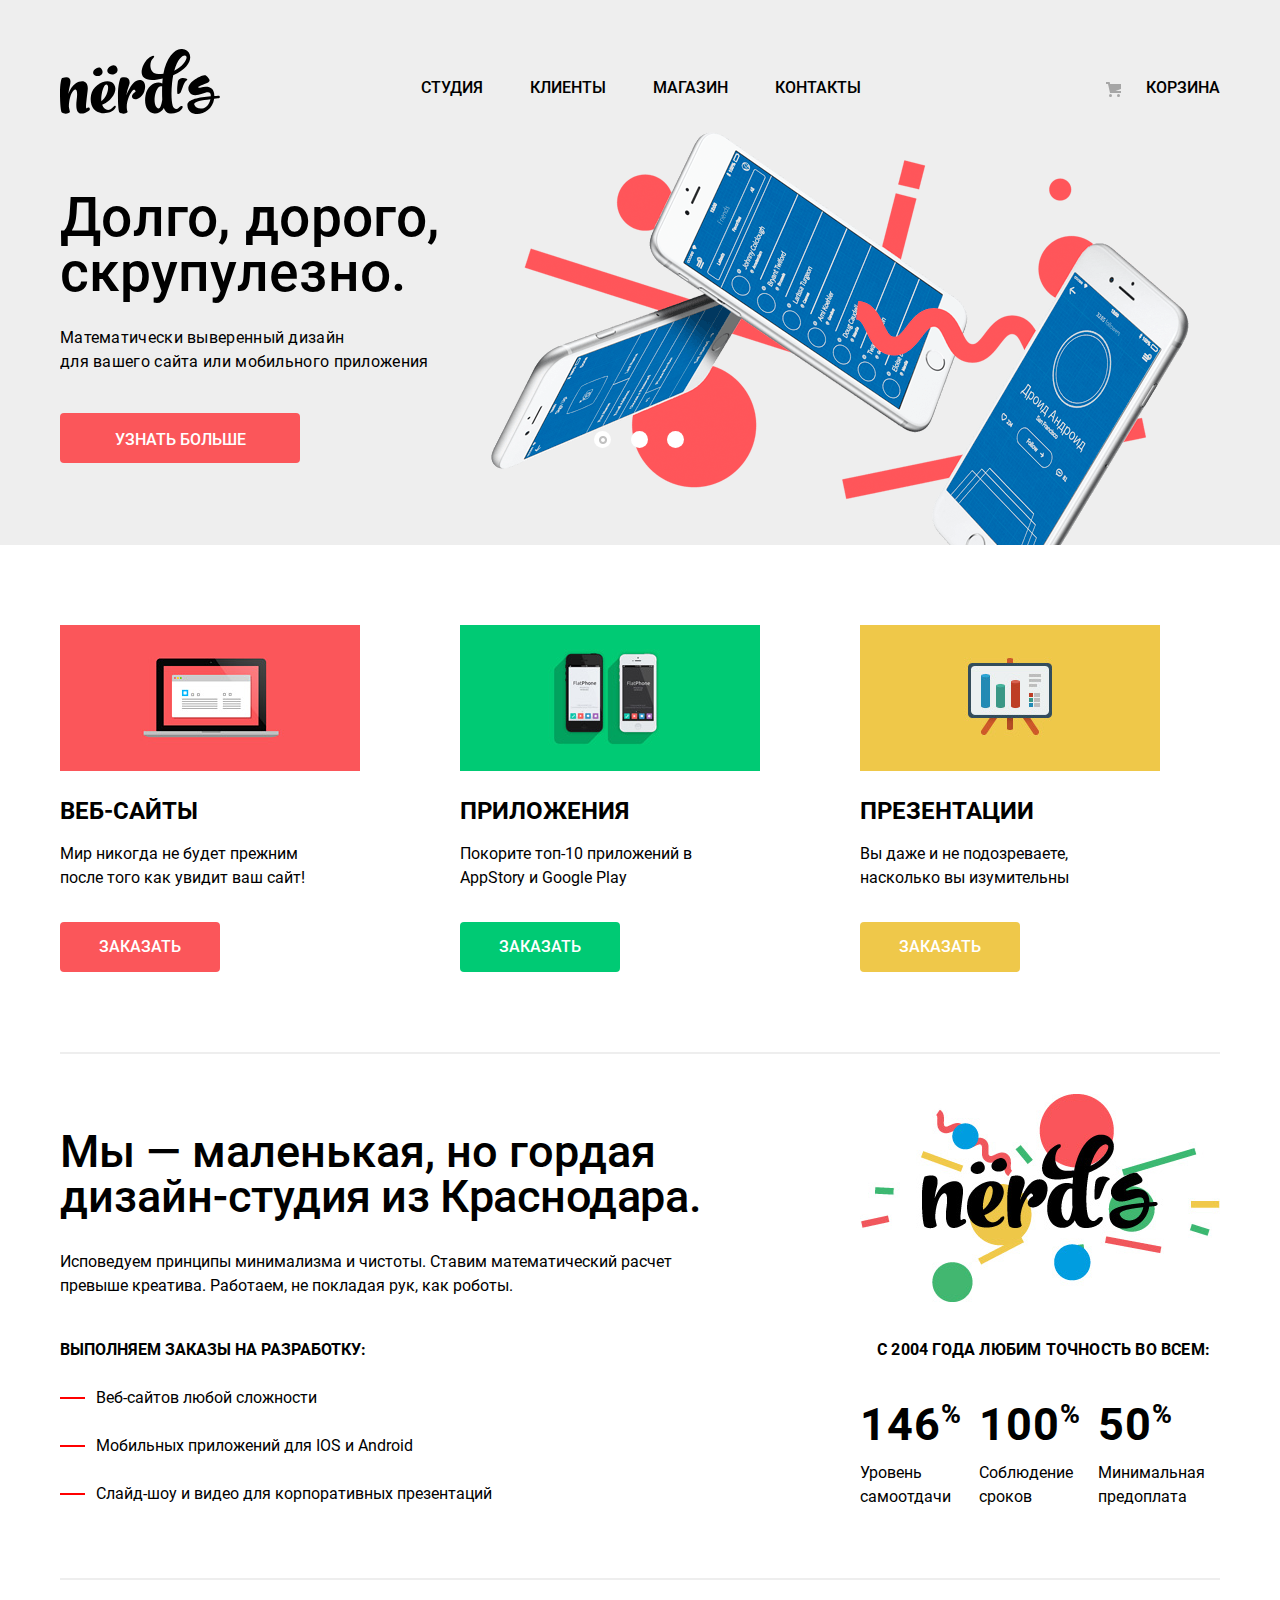
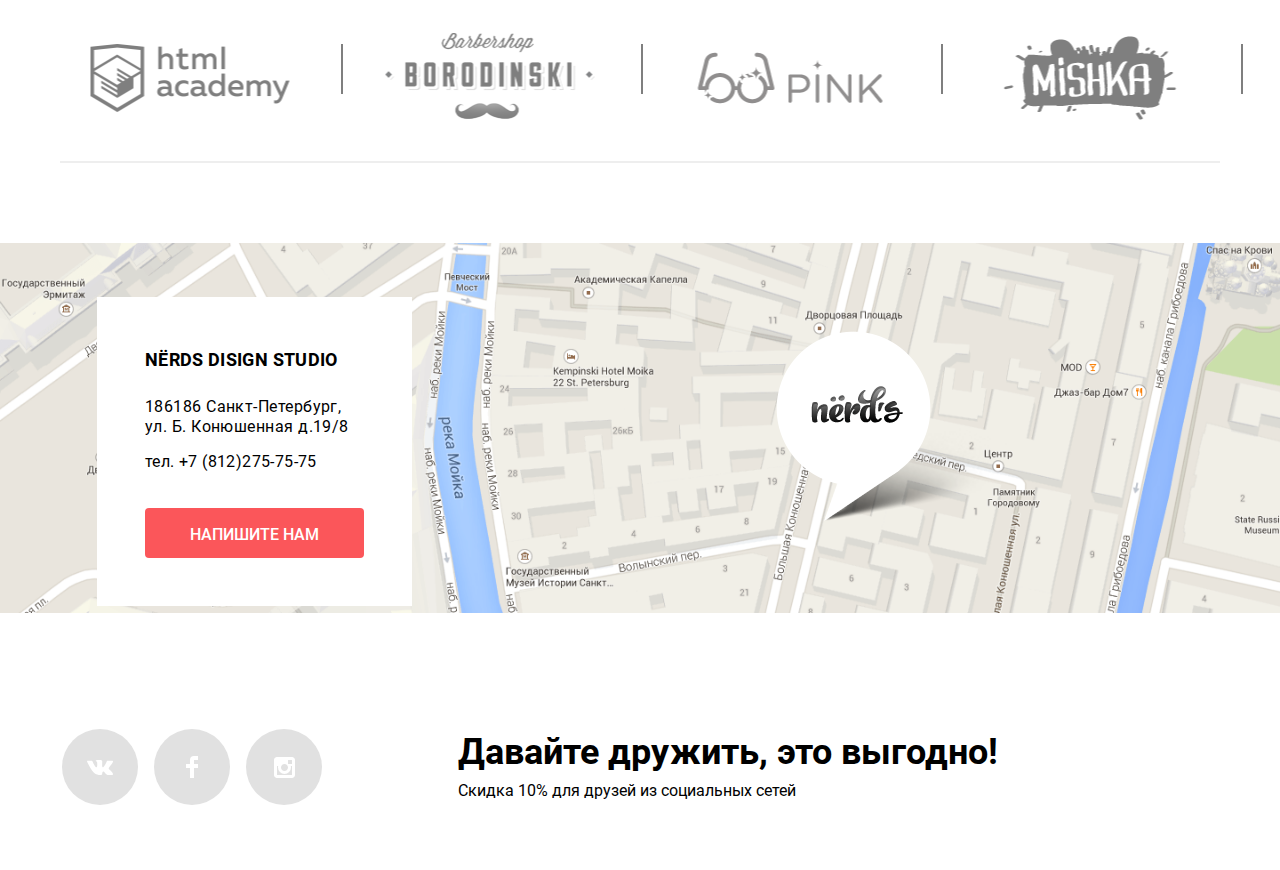
==== commit 69e91b23: "Update index.html" ====
--- a/index.html
+++ b/index.html
@@ -5,6 +5,7 @@
 	<title>HTML Academy: Нёрдс</title>
 	<link href="https://fonts.googleapis.com/css?family=Roboto:400,500,700&display=swap" rel="stylesheet">
 	<link rel="stylesheet" href="css/normalize.css">
+	<!-- <link rel="stylesheet" href="css/minimize.css"> -->
 	<link rel="stylesheet" href="css/style.css">
 </head>
 <body>
@@ -38,7 +39,7 @@
 				<ul class="slider">
 					<li class="slide1 slides">
 						<p >Долго, дорого,<br>
-							скрупулезно</p>
+							скрупулезно.</p>
 							<p >Математически выверенный дизайн<br>
 								для вашего сайта или мобильного приложения</p>
 								<a class='btn ' href="#">узнать больше</a>
@@ -69,26 +70,26 @@
 							<section class="info" >
 								<h2 class="visibility-hidden">Направления</h2>
 								<ul >
-									<li>
-										<img src="img/illustration-1.png" alt="сайт" width="300">
+									<li class="info-li">
+										<img src="img/illustration-1.png" alt="сайт" width="300" height="146">
 										<h3 >веб-сайты</h3>
 										<p >Мир никогда не будет прежним</p>
 										<p>после того как увидит ваш сайт!</p>
-										<button class='btn ' type="button">заказать</button>
+										<button class='btn ' type="button" aria-label="Заказать у нас сайт">заказать</button>
 									</li>
-									<li >
-										<img src="img/illustration-2.png" alt="мобилки" width="300">
+									<li class="info-li">
+										<img src="img/illustration-2.png" alt="мобилки" width="300" height="146">
 										<h3 >приложения</h3>
 										<p>Покорите топ-10 приложений в</p>
 										<p>AppStory и Google Play</p>
-										<button class='btn ' type="button">заказать</button>
+										<button class='btn ' type="button" aria-label="Заказать у нас приложение">заказать</button>
 									</li>
-									<li >
-										<img src="img/illustration-3.png" alt="презентация" width="300">
+									<li class="info-li">
+										<img src="img/illustration-3.png" alt="презентация" width="300" height="146">
 										<h3 >презентации</h3>
 										<p>Вы даже и не подозреваете,</p>
 										<p>насколько вы изумительны</p>
-										<button class='btn  ' type="button">заказать</button>
+										<button class='btn' type="button" aria-label="Заказать у нас презентацию">заказать</button>
 									</li>	
 								</ul>
 							</section>
@@ -109,10 +110,10 @@
 									</div>
 									<div class="indicator">
 										<div>
-											<img src="img/nerds-illustration.png" alt="Цветной логотип студии Нёрд">
+											<img src="img/nerds-illustration.png" alt="Цветной логотип студии Нёрд" width="360" height="208">
 										</div>
 										<div>
-											<p class="upper type-bold ">с 2004 года любим точность во всем:<p>
+											<p class="upper type-bold">с 2004 года любим точность во всем:<p>
 											</div>
 											<ul class="reclama">
 												<li><p >146<sup><small>%</small></sup></p>
@@ -132,22 +133,22 @@
 												<h2 class="visibility-hidden">Проекты студии</h2>
 												<ul class="project">
 													<li><a href="https://htmlacademy.ru/intensive/htmlcss">
-														<img src="img/logo-1.png" width="199" alt="Эмблема HTML академии"></a>
+														<img src="img/logo-1.png" width="199" height="68" alt="Эмблема HTML академии"></a>
 													</li>
-													<li><a href="#"><img src="img/logo-2.png" width="209" alt=""></a>
+													<li><a href="#"><img src="img/logo-2.png" width="209" height="90" alt=""></a>
 													</li>
 													<li><a href="#"><img src="img/logo-3.png" width="185" height="52" alt=""></a>
 													</li>
-													<li><a href="#"><img src="img/logo-4.png"  width="173" alt=""></a>
-													</li>
+													<li><a href="#"><img src="img/logo-4.png"  width="173" height="84" alt=""></a>
+													</li> 
 												</ul>
 											</section>
 										</main>	
 										<footer>
 											<section class="map">
 												<div class="map-container">
-												  <iframe src="https://yandex.ru/map-widget/v1/?um=constructor%3A1e9a7cc974f137b6182f8d0ef8271dee35650666cb2e6c9179b720fbcc3f106a&amp;source=constructor" width="1440" height="416" frameborder="0"></iframe>
-													<img  class="map-contact" src="img/karta.png"  alt="Офис компании по адресу ул. Большая Конюшенная 19/8, Санкт-Петербург" width="1440" height="416">	
+													<iframe src="https://yandex.ru/map-widget/v1/?um=constructor%3A1e9a7cc974f137b6182f8d0ef8271dee35650666cb2e6c9179b720fbcc3f106a&amp;source=constructor" width="1440" height="416" ></iframe>
+													<img  class="map-contact" src="img/map.png"  alt="Офис компании по адресу ул. Большая Конюшенная 19/8, Санкт-Петербург" width="1440" height="416">	
 													<div class="contact">
 														<h2 class="visibility-hidden">Контакты студии</h2>
 														<p class='type-bold upper'>nёrds disign studio</p>
@@ -156,14 +157,14 @@
 															<a href="tel:+78122757575" class="phone">тел. +7 (812)275-75-75</a>
 															<a 	class="btn write-link" href="#letter">напишите нам</a>
 														</div>
-														<img class="marker" src="img/map-marker.png"  alt="">
+														<img class="marker" src="img/map-marker.png" width="231" height="190" alt="">
 													</div>
 												</section>	
 												<section class="section-social" >
 													<div class="social">
 														<h2 class="visibility-hidden">Социальные контакты</h2>
 														<ul class="social-icon">
-															<li class="social-li"><a " href="#" title=""></a></li>
+															<li class="social-li"><a  href="#" title=""></a></li>
 															<li class="social-li"><a   href="#" title=""></a></li>
 															<li class="social-li"><a  href="#" title=""></a></li>
 														</ul>
@@ -175,7 +176,7 @@
 												</section>
 											</footer>
 											<section  class="letter">
-											  	<h2 class="visibility-hidden">Форма письма</h2>
+												<h2 class="visibility-hidden">Форма письма</h2>
 												<p class="type-medium">Напишите нам</p>
 												<a href="#close" title="Закрыть" class="close">
 												</a>
--- a/css/minimize.css
+++ b/css/minimize.css
@@ -0,0 +1 @@
+@font-face{font-family:"Roboto-Regular";src:url(../fonts/Roboto-Regular.ttf) format("ttf"),url(../fonts/web/roboto.woff) format("woff"),url(../fonts/web/roboto.woff2) format("woff2");font-weight:400}@font-face{font-family:"Roboto-Medium";src:url(../fonts/Roboto-Medium.ttf),url(../fonts/web/robotomedium.woff) format("woff"),url(../fonts/web/robotomedium.woff2) format("woff2");font-weight:500}@font-face{font-family:"Roboto-Bold";src:url(../fonts/Roboto-Bold.ttf),url(../fonts/web/robotobold.woff) format("woff"),url(../fonts/web/robotobold.woff2) format("woff2");font-weight:700}.visibility-hidden{visibility:hidden;padding:0;margin:0;font-size:0;line-height:0}body{margin:0 auto;padding:0;background-color:#fff;font-family:"Roboto-Regular","Arial",sans-serif;font-size:16px;line-height:24px;color:#000}header{background-color:#eee}img{display:block;max-width:100%;height:auto}a{text-decoration:none}﻿html,body{-webkit-box-sizing:border-box;box-sizing:border-box}*,::before,::after{-webkit-box-sizing:inherit;box-sizing:inherit}.section-project ul,.nav ul,.slider ul,.info ul,.indicator ul,.page ul{list-style:none}.chief-slider{width:1160px;margin:0 auto}.upper{text-transform:uppercase}.btn{padding:0;display:inline-block;text-align:center;height:50px;text-transform:uppercase;border-radius:4px;border-width:0;cursor:pointer;font-size:16px;font-family:"Roboto-Medium","Arial",sans-serif}.active{position:relative}.active a::after{position:absolute;content:"";width:75px;height:2px;bottom:-9px;left:4px;background-color:#fb565a}.nav a{font-size:inherit}.nav a:link{color:#000}.nav a:visited{color:#000}.nav a:hover{color:#fb565a}.nav a:active{color:#a6a6a6}a.btn{padding-top:15px}.slides .btn{color:#fff;background:#fb565a;width:240px;margin-top:39px}.info p{margin:0}.info .btn{width:160px;color:#fff;margin-top:32px;margin-bottom:80px}.info-li:nth-child(1) .btn{background-color:#fb565a}.info-li:nth-child(1) .btn:hover,.slides .btn:hover,.contact .btn:hover{color:#fff;background:#e74246}.info-li:nth-child(1) .btn:active,.slides .btn:active,.contact .btn:active{background:#d7373b;color:#e37376;-webkit-box-shadow:0 -2px 0 2px #c13135;box-shadow:0 -2px 0 2px #c13135}.info-li:nth-child(2) .btn{background-color:#00ca74}.info-li:nth-child(3) .btn{background-color:#efc84a}.info-li:nth-child(2) .btn:hover{color:#fff;background:#00bc6c}.info-li:nth-child(2) .btn:active{background:#00aa62;color:#38bd84;-webkit-box-shadow:0 -2px 0 2px #009958;box-shadow:0 -2px 0 2px #009958}.info-li:nth-child(3) .btn:hover{color:#fff;background:#eab534}.info-li:nth-child(3) .btn:active{background:#e5a722;color:#edc265;-webkit-box-shadow:0 -2px 0 2px #ce961f;box-shadow:0 -2px 0 2px #ce961f}.contact .btn{color:#fff;background:#fb565a;width:219px}.form .btn,.page .btn{background:#eee;color:#000}.form .btn{width:260px}.page .btn{width:50px}.page li:last-child .btn{width:260px}.page .btn:hover,.form .btn:hover{color:#000;background:#dfdfdf}.page .btn:active,.form .btn:active{background:#d5d5d5;color:#b7b7b7;-webkit-box-shadow:0 -2px 0 2px #bfbfbf;box-shadow:0 -2px 0 2px #bfbfbf}.page .btn-activ{border:2px solid #dbdbdb;background-color:#fff}.hiddenwindow .btn-size{width:260px}.letter-div3 .btn-size{width:260px;margin-top:40px}.info h3{text-transform:uppercase;font-family:"Roboto-Bold","Arial",sans-serif;font-size:24px;line-height:22px}.type-bold{font-family:"Roboto-Bold","Arial",sans-serif}.type-medium{font-family:"Roboto-Medium","Arial",sans-serif;line-height:30px;border:none}.type-size45{font-size:45px}.type-size55{font-size:55px}.slider .type-medium{font-size:55px;line-height:55px}.nav{display:-webkit-box;display:-ms-flexbox;display:flex;width:1160px;margin:0 auto;min-height:114px;-webkit-box-pack:justify;-ms-flex-pack:justify;justify-content:space-between;-webkit-box-align:end;-ms-flex-align:end;align-items:flex-end}.logo{display:block;opacity:1}.logo:hover{opacity:.81}.logo:active{opacity:.35}.header-nav ul{display:-webkit-box;display:-ms-flexbox;display:flex;-ms-flex-wrap:wrap;flex-wrap:wrap;-webkit-box-pack:justify;-ms-flex-pack:justify;justify-content:space-between;min-width:480px;margin:0;margin-right:84px;line-height:24px;padding-bottom:14px}.info{margin:0 auto}.info ul{width:1160px;margin:0 auto;display:-webkit-box;display:-ms-flexbox;display:flex;-ms-flex-wrap:wrap;flex-wrap:wrap;-webkit-box-pack:start;-ms-flex-pack:start;justify-content:flex-start;-webkit-box-orient:horizontal;-webkit-box-direction:normal;-ms-flex-direction:row;flex-direction:row;padding:0;margin-top:80px}.info li{display:block;margin:0;padding:0;margin-right:100px}.info li:last-child{margin-right:0}.info h3{margin:29px 0 20px}.section-company{background-color:#fff}.company{width:1160px;margin:0 auto;display:-webkit-box;display:-ms-flexbox;display:flex;-webkit-box-pack:justify;-ms-flex-pack:justify;justify-content:space-between;-webkit-box-orient:horizontal;-webkit-box-direction:normal;-ms-flex-direction:row;flex-direction:row;padding:0;-ms-flex-line-pack:center;align-content:center;margin-bottom:72px}.quality{padding-top:75px;width:800px;border-top:2px solid #eee}.quality p{margin:0}.quality p:nth-child(1),.quality p:nth-child(2){font-size:45px;line-height:45px;font-family:"Roboto-Medium","Arial",sans-serif}.quality p:nth-child(3){padding-top:31px}.quality p:nth-child(5){padding-top:40px}.quality span{letter-spacing:-.45px}.indicator{display:-webkit-box;display:-ms-flexbox;display:flex;-webkit-box-orient:vertical;-webkit-box-direction:normal;-ms-flex-direction:column;flex-direction:column;margin:0 auto;padding-top:40px;width:360px;border-top:2px solid #eee;place-content:space-between}.indicator p{margin:0}.reclama p:nth-child(1){font-size:45px;font-family:"Roboto-Bold","Arial",sans-serif;padding-top:2px;letter-spacing:.9px}.reclama p:nth-child(2){font-size:inherit;padding-top:24px}.spisok{margin:0;padding:0;padding-left:36px;position:relative;list-style:none;margin-top:0}.spisok li{display:block;padding:0;padding-top:24px}.spisok li:before,.spisok li:after{position:absolute;left:0;margin-top:11px;content:' ';width:25px;height:2px;background-color:red}.section-project{background-color:#fff}.indicator ul{width:345px;display:-webkit-box;display:-ms-flexbox;display:flex;-webkit-box-orient:horizontal;-webkit-box-direction:normal;-ms-flex-direction:row;flex-direction:row;height:95px;-webkit-box-pack:justify;-ms-flex-pack:justify;justify-content:space-between;-webkit-padding-start:0;padding-inline-start:0;margin:0}.indicator div:nth-child(2){margin-bottom:14px;padding-left:17px;letter-spacing:.2px}.indicator img{display:block;margin:0}.project{display:-webkit-box;display:-ms-flexbox;display:flex;width:1160px;margin:0 auto;-webkit-box-pack:justify;-ms-flex-pack:justify;justify-content:space-between;border-bottom:2px solid #eee;border-top:2px solid #eee;-webkit-box-align:center;-ms-flex-align:center;align-items:center;-webkit-padding-start:0;padding-inline-start:0}.project li{display:-webkit-box;display:-ms-flexbox;display:flex;width:260px;height:181px;margin:0 auto;margin-right:40px;position:relative;text-align:center}.project a{position:absolute;top:54%;left:50%;margin-right:-50%;-webkit-transform:translate(-50%,-50%);-ms-transform:translate(-50%,-50%);transform:translate(-50%,-50%);opacity:.5}.project li:after{content:"";width:2px;height:50px;background-color:#000;position:absolute;top:64px;right:-23px;opacity:.5}.project li:last-child{margin-right:0}.project a:hover{opacity:1}.project a:after{content:"";position:absolute;top:0;right:0;bottom:0;left:0}.project a:active{opacity:.35}.main-slider{background-color:#eee}.nav-cart{margin:0;-webkit-box-align:end;-ms-flex-align:end;align-items:flex-end}.nav-cart li{position:relative;line-height:24px;margin:0;padding-bottom:14px}.nav-cart a::before{position:absolute;content:url(../img/cart-icon.svg);left:-40px;top:4px}.chief-slider{height:431px;margin:0 auto;position:relative;width:1160px}.slider{padding:0;margin:0;height:inherit;overflow:hidden;position:relative;width:inherit}.slider p:first-child{font-family:"Roboto-Medium","Arial",sans-serif;font-size:55px;line-height:55px;margin:0;padding-top:76px;letter-spacing:.3px}.slider p:nth-child(2){margin:0;padding-top:26px;letter-spacing:.3px}.chief-slider > input{display:none}.slides{list-style:none;height:inherit;position:absolute;width:inherit}.slide1{background-image:url(../img/slide1.png);background-repeat:no-repeat;background-position:right 31px bottom 0;background-color:#eee}.slide2{background-image:url(../img/slide2.png);background-repeat:no-repeat;background-position:right;background-color:#eee}.slide3{background-image:url(../img/slide3.png);background-repeat:no-repeat;background-position:right;background-color:#eee}.label-control{display:-webkit-box;display:-ms-flexbox;display:flex;-webkit-box-pack:justify;-ms-flex-pack:justify;justify-content:space-between;position:absolute;margin:0;left:534px;bottom:89px;width:90px;height:25px;padding:0}.label-control label{height:17px;width:17px;border-radius:50%;background-color:#fff;z-index:1}#slide1:checked ~ .label-control label:nth-child(1){background-image:url(../img/active-button.png);background-repeat:no-repeat;background-position:center;background-color:#fff;z-index:1}#slide2:checked ~ .label-control label:nth-child(2){background-image:url(../img/active-button.png);background-repeat:no-repeat;background-position:center;background-color:#fff;z-index:1}#slide3:checked ~ .label-control label:nth-child(3){background-image:url(../img/active-button.png);background-repeat:no-repeat;background-position:center;background-color:#fff;z-index:1}.label-control label:hover{background-color:#8d8d8d}.slides{height:inherit;opacity:0;position:absolute;width:inherit;z-index:0}#slide1:checked ~ .slider > .slide1,#slide2:checked ~ .slider > .slide2,#slide3:checked ~ .slider > .slide3{opacity:1;z-index:1;transition:1.2s ease-in-out}.map-container{display:-webkit-box;display:-ms-flexbox;display:flex;position:relative;max-width:1440px;margin:0 auto}.map-container iframe{margin-top:80px;position:relative;z-index:2;border:none;left:0}.map-catalog >.map-container iframe{margin-top:61px}.map-contact{-o-object-fit:cover;object-fit:cover;display:block;margin:0 auto;overflow:hidden;position:absolute;top:80px;left:0;z-index:1}.map-catalog .map-contact{top:61px}.contact{position:absolute;background-color:#fff;top:134px;text-align:left;padding:48px;left:97px;z-index:999}.contact a{margin-top:34px}.contact a:first-of-type{display:block;color:#000;letter-spacing:.4px;cursor:pointer;margin:0}.contact a:first-of-type:hover{color:#fb565a}.contact>.type-bold{font-size:18px;line-height:30px;padding-bottom:22px;letter-spacing:.35px}.contact p{margin:0;letter-spacing:.45px;line-height:20px;padding-bottom:13px}.contact p:nth-child(4){line-height:11px}.marker{position:absolute;top:168px;left:776px;z-index:1}.section-social{display:-webkit-box;display:-ms-flexbox;display:flex;-ms-flex-wrap:wrap;flex-wrap:wrap;-webkit-box-align:center;-ms-flex-align:center;align-items:center;-webkit-box-pack:center;-ms-flex-pack:center;justify-content:center;padding-bottom:65px;background-color:#fff;padding-top:70px}.social{display:-webkit-box;display:-ms-flexbox;display:flex;width:1160px}.social-icon{padding:0;margin:0 auto;display:-webkit-box;display:-ms-flexbox;display:flex;display:flex;-ms-flex-wrap:wrap;flex-wrap:wrap;min-width:290px;padding-left:2px}.social-icon li{list-style:none}.social p{margin:0}.social a{display:block;width:76px;height:76px;background:#e1e1e1;background-repeat:no-repeat;background-position:50% 50%;border-radius:50%;margin-right:16px}.social-icon a:hover{background:#e74246;background-repeat:no-repeat;background-position:50% 50%}.social-icon a:active{background:rgba(227,55,59,0.7);background-repeat:no-repeat;background-position:50% 50%;-webkit-box-shadow:0 0 0 40px #e37376 inset;box-shadow:0 0 0 40px #e37376 inset}.social-li:nth-child(1) a{background-image:url(../img/vk-icon.svg)}.social-li:nth-child(2) a{background-image:url(../img/fb-icon.svg)}.social-li:nth-child(3) a{background-image:url(../img/insta-icon.svg)}.discount p:first-child{font-size:36px;padding-bottom:15px;letter-spacing:.05px}.discount{display:block;width:900px;margin:0;padding-top:11px;padding-left:108px}.form{width:260px;margin-top:55px}.form legend{font-size:18px;line-height:30px;font-family:"Roboto-Bold","Arial",sans-serif}.form fieldset{display:block;border-width:0;padding-left:0}.catalog-h1{display:block;min-width:722px;font-size:55px;margin:0;text-align:center;padding-top:90px;background-color:#eee;padding-bottom:121px}.sort-p{width:360px;margin-right:40px;font-size:18px;font-family:"Roboto-Bold","Arial",sans-serif}.sort-p p{margin:0}.sort{display:-webkit-box;display:-ms-flexbox;display:flex;-webkit-box-pack:justify;-ms-flex-pack:justify;justify-content:space-between;width:360px}.sort-common input{display:none}.up-down{display:-webkit-box;display:-ms-flexbox;display:flex;-webkit-box-pack:justify;-ms-flex-pack:justify;justify-content:space-between;width:38px}.up-down label:nth-of-type(1){color:transparent;width:11px;background-image:url(../img/icon-down-dir.svg);background-repeat:no-repeat;background-position:right center}.up-down label:nth-of-type(2){color:transparent;width:11px;background-image:url(../img/icon-down-dir.svg);background-repeat:no-repeat;background-position:right center;-webkit-transform:rotate(180deg);-ms-transform:rotate(180deg);transform:rotate(180deg)}.sort label{font-size:14px;font-family:inherit;text-transform:uppercase;opacity:.5}.sort label:hover{opacity:.7}.sort label:active{opacity:1}.box-catalog{margin:0 auto;padding:0;background-color:#fff}.main-conteiner{display:-webkit-box;display:-ms-flexbox;display:flex;-webkit-box-pack:justify;-ms-flex-pack:justify;justify-content:space-between;background-color:#fff;width:1160px;margin:0 auto;padding:0}.wrapp{width:760px;display:-webkit-box;display:-ms-flexbox;display:flex;-ms-flex-wrap:wrap;flex-wrap:wrap;list-style:none;-webkit-box-pack:justify;-ms-flex-pack:justify;justify-content:space-between;margin:auto;padding:0;padding-top:43px}.content{display:-webkit-box;display:-ms-flexbox;display:flex;-webkit-box-orient:vertical;-webkit-box-direction:normal;-ms-flex-direction:column;flex-direction:column;width:760px;-webkit-box-align:start;-ms-flex-align:start;align-items:flex-start;-ms-flex-wrap:wrap;flex-wrap:wrap}.wrapp li{position:relative}.activ{margin:auto;text-align:center;width:360px;height:230px;position:absolute;bottom:0;background:#eee;line-height:18px;display:none}.wrapp li::before{height:40px;content:url('../img/browser-gray.png');position:absolute;top:-40px;background-color:#e1e1e1}.wrapp li:hover::before{height:40px;content:url('../img/browser.png');position:absolute;top:-40px}.wrapp li{display:block;margin:0;margin-bottom:73px}.wrapp li:hover .activ{display:block}.activ .btn{width:200px;background:#fb565a;color:#fff;margin-top:27px}.activ a:first-of-type{display:block;text-transform:uppercase;font-size:18px;font-family:"Roboto-Bold","Arial",sans-serif;color:#000;padding-top:32px;padding-bottom:22px}.activ a:first-of-type:hover{color:#fb565a}.activ p{margin:0;padding:0;padding-bottom:2px}.sort-common{display:-webkit-box;display:-ms-flexbox;display:flex;width:760px;padding-top:54px;padding-bottom:52px}.page{display:-webkit-box;display:-ms-flexbox;display:flex;list-style:none;width:440px;-webkit-box-pack:justify;-ms-flex-pack:justify;justify-content:space-between;margin:-14px 14px 0 0;padding:0}.page:nth-child{-webkit-box-flex:5;-ms-flex-positive:5;flex-grow:5}.letter{display:none;width:960px;height:590px;position:fixed;-webkit-box-shadow:0 14px 28px rgba(0,0,0,0.25),0 10px 10px rgba(0,0,0,0.22);box-shadow:0 14px 28px rgba(0,0,0,0.25),0 10px 10px rgba(0,0,0,0.22);bottom:50px;background-color:#fff;z-index:9999;top:50%;left:50%;-webkit-transform:translate(-50%,-50%);-ms-transform:translate(-50%,-50%);transform:translate(-50%,-50%)}.letter-form{display:-webkit-box;display:-ms-flexbox;display:flex;-webkit-box-pack:justify;-ms-flex-pack:justify;justify-content:space-between;-webkit-box-align:center;-ms-flex-align:center;align-items:center;margin:0;padding-right:100px;padding-left:100px}.letter-div1,.letter-div2{width:360px;margin-top:41px;padding:0}.letter-div1 input,.letter-div2 input{font-family:"Roboto-Regular","Arial",sans-serif;font-size:16px;width:360px;margin:0;height:50px;margin-top:6px;-webkit-box-align:center;-ms-flex-align:center;align-items:center;padding-left:14px;border:1px solid #d7dcde;border-radius:5px;color:#b0a7a7}.letter textarea{min-width:760px;height:120px;padding:0;padding-top:12px;padding-left:14px;border:1px solid #d7dcde;border-radius:5px;font-family:"Roboto-Regular","Arial",sans-serif;font-size:16px;color:#b0a7a7}.letter p{margin:0;padding-left:100px;padding-top:73px;font-size:45px}.letter .btn{width:260px;background-color:#fb565a;color:#fff;margin-top:47px}.letter-div3{padding-left:100px;padding-top:29px}.letter-div3 label{display:block;font-size:inherit}.letter a{position:absolute;top:73px;right:86px}.close{position:absolute;right:32px;top:32px;width:32px;height:32px;opacity:.4}.close:hover{opacity:1}.close:active{opacity:.2}.close:before,.close:after{position:absolute;left:15px;content:' ';height:29px;width:4px;background-color:red}.close:before{-webkit-transform:rotate(45deg);-ms-transform:rotate(45deg);transform:rotate(45deg)}.close:after{-webkit-transform:rotate(-45deg);-ms-transform:rotate(-45deg);transform:rotate(-45deg)}.range-style{display:-webkit-box;display:-ms-flexbox;display:flex;width:260px;background-color:#eee;height:80px;-webkit-box-align:center;-ms-flex-align:center;align-items:center;margin-top:42px;border-radius:5px;position:relative}.range-value input{width:80px;height:38px;background-color:#eee;border:none;border-radius:5px;text-align:center;font-size:16px;color:#283136;font-family:"Roboto-Regular","Arial",sans-serif;margin-left:-20px}.range-value{margin-top:6px;display:-webkit-box;display:-ms-flexbox;display:flex;width:260px;-webkit-box-pack:justify;-ms-flex-pack:justify;justify-content:space-between;text-transform:uppercase;-webkit-box-align:center;-ms-flex-align:center;align-items:center;color:#283136}.range-style button{display:block;position:absolute;width:14px;height:14px;padding:2px;background-color:#ababab;border-radius:50%;border:8px solid #fff;-webkit-box-shadow:0 2px 2px 3px #d7dcde;box-shadow:0 2px 2px 3px #d7dcde;cursor:pointer}.range-style button:nth-of-type(1){top:30px;left:18px}.range-style button:nth-of-type(2){top:30px;left:159px}.range-style hr{margin-left:17px;border:none;background:-webkit-gradient(linear,left top,right top,color-stop(70%,#1cb327),color-stop(30%,#ababab));background:-o-linear-gradient(left,#1cb327 70%,#ababab 30%);background:linear-gradient(to right,#1cb327 70%,#ababab 30%);width:215px;height:3px}.radio{width:260px;margin-top:35px}.radio label{display:block;width:260px;position:relative;cursor:pointer;padding-left:38px;padding-bottom:4px;padding-top:4px;line-height:32px;opacity:.72}.radio input[type=radio]{display:none}.radio label:before{position:absolute;content:url(../img/radio-off.png);cursor:pointer;opacity:.72;left:0;bottom:-2px}.radio input[type=radio]:checked + label:before{content:url(../img/radio-on.png)}.check{width:260px;margin-top:24px;line-height:40px}.check label{display:block;width:260px;position:relative;cursor:pointer;padding-left:36px;opacity:.72;padding-top:7px;line-height:34px}.check input[type=checkbox]{display:none}.check label:before{position:absolute;content:"";width:20px;height:20px;border:2px solid #4d4d4d;border-radius:3px;opacity:.72;left:0;bottom:6px}.check input[type=checkbox]:checked + label:before{content:url(../img/checkbox-on.png);border:0;bottom:8px}.radio label:hover{opacity:1}.radio label:active{opacity:.2}.check label:hover{opacity:1}.check label:active{opacity:.2}.check .btn{margin-top:39px}.map-catalog .contact{top:116px}.map-catalog .marker{top:151px}.modal-show{display:block;animation:show 1.8s}@keyframes show{0%{transform:translateX(200x);transform:translateY(-500px)}70%{transform:translateY(30px)}90%{transform:translateY(-10px)}100%{transform:translateY(0)}}--- a/css/style.css
+++ b/css/style.css
@@ -47,9 +47,13 @@
 a{
   text-decoration: none;
 }
-﻿html, body, * {
+﻿html, body{
   -webkit-box-sizing: border-box;
           box-sizing: border-box;
+}
+*, *::before, *::after {
+ -webkit-box-sizing: inherit;
+         box-sizing: inherit;
 }
 
 .section-project ul,
@@ -126,16 +130,16 @@
   margin-top: 32px;
   margin-bottom: 80px;
 }
-.info li:nth-child(1) .btn{
+.info-li:nth-child(1) .btn{
   background-color: #fb565a;
 }
-.info li:nth-child(1) .btn:hover,
+.info-li:nth-child(1) .btn:hover,
 .slides .btn:hover,
 .contact .btn:hover{
   color: #ffffff;
   background: #e74246;
 }
-.info li:nth-child(1) .btn:active,
+.info-li:nth-child(1) .btn:active,
 .slides .btn:active,
 .contact .btn:active{
   background: #d7373b;
@@ -143,26 +147,26 @@
   -webkit-box-shadow: 0 -2px 0 2px #c13135;
           box-shadow: 0 -2px 0 2px #c13135;
 }
-.info li:nth-child(2) .btn{
+.info-li:nth-child(2) .btn{
   background-color: #00ca74;
 }
-.info li:nth-child(3) .btn{
+.info-li:nth-child(3) .btn{
   background-color:  #efc84a;
 }
-.info li:nth-child(2) .btn:hover{
+.info-li:nth-child(2) .btn:hover{
   color: #ffffff;
   background: #00bc6c;
 }
-.info li:nth-child(2) .btn:active{
+.info-li:nth-child(2) .btn:active{
   background: #00aa62;
   color: #38bd84; 
   -webkit-box-shadow: 0 -2px 0 2px #009958; 
           box-shadow: 0 -2px 0 2px #009958;
 }
-.info li:nth-child(3) .btn:hover{
+.info-li:nth-child(3) .btn:hover{
   color: #ffffff;background: #eab534;
 }
-.info li:nth-child(3) .btn:active{
+.info-li:nth-child(3) .btn:active{
   background: #e5a722;
   color: #edc265; 
   -webkit-box-shadow: 0 -2px 0 2px #ce961f; 
@@ -271,7 +275,6 @@
   margin-right: 84px;
   line-height: 24px;
   padding-bottom: 14px;
-  
 }
 .info{
  margin: 0 auto;
@@ -308,7 +311,6 @@
 }
 .section-company{
   background-color: #ffffff;
-  
 }
 .company{
   width: 1160px;
@@ -413,9 +415,7 @@
   -webkit-box-pack: justify;
       -ms-flex-pack: justify;
           justify-content: space-between;
-  
   -webkit-padding-start: 0px;
-  
           padding-inline-start: 0px;
   margin: 0;
 }
@@ -428,8 +428,6 @@
   display: block;
   margin: 0;
 }
-/* prefixed by https://autoprefixer.github.io (PostCSS: v7.0.26, autoprefixer: v9.7.3) */
-
 .project{
   display: -webkit-box;
   display: -ms-flexbox;
@@ -454,7 +452,6 @@
   width: 260px;
   height: 181px;
   margin: 0 auto;
- 
   margin-right: 40px;
   position: relative;
   text-align: center;
@@ -485,9 +482,13 @@
 .project a:hover {
   opacity: 1;
 }
-.project li:active,
-.section-project a:active {
-  opacity: 0.25;
+.project a:after{
+    content:"";
+    position: absolute;        
+    top: 0; right: 0; bottom: 0; left: 0;
+}
+.project a:active{
+  opacity: 0.35;
 } 
 .main-slider{
   background-color: #eeeeee;
@@ -515,7 +516,6 @@
   margin: 0 auto 0;
   position: relative;
   width: 1160px;
-  
 }
 .slider {
   padding: 0;
@@ -524,7 +524,6 @@
   overflow: hidden;
   position: relative;
   width: inherit;
-  
 }
 .slider p:first-child{
   font-family: "Roboto-Medium","Arial",sans-serif;
@@ -541,25 +540,26 @@
 }
 .chief-slider > input{
   display: none;
-}
-.slides {list-style: none;
+
+}
+.slides{list-style: none;
   height: inherit;
   position: absolute;
   width: inherit;
 }
-.slide1 {
+.slide1{
   background-image: url(../img/slide1.png);
   background-repeat: no-repeat;
   background-position: right 31px bottom 0px;
   background-color: #eeeeee;
 }
-.slide2 {
+.slide2{
   background-image: url(../img/slide2.png);
   background-repeat: no-repeat;
   background-position: right;
    background-color: #eeeeee;
 }
-.slide3 {
+.slide3{
   background-image: url(../img/slide3.png);
   background-repeat: no-repeat;
   background-position: right;
@@ -579,7 +579,6 @@
   width: 90px;
   height: 25px;
   padding: 0;
-  
 }
 .label-control label{
   height: 17px;
@@ -624,6 +623,7 @@
 #slide3:checked ~ .slider > .slide3{
   opacity: 1;
   z-index: 1;
+   transition: 1.2s ease-in-out;
 }
 .map-container{
   display: -webkit-box;
@@ -859,14 +859,14 @@
 .up-down label:nth-of-type(1){
   color:transparent;
   width: 11px;
-  background-image: url(../img/icon-down-dir.png);
+  background-image: url(../img/icon-down-dir.svg);
   background-repeat: no-repeat; 
   background-position:right center;
 }
 .up-down label:nth-of-type(2){
   color:transparent;
   width: 11px;
-  background-image: url(../img/icon-down-dir.png);
+  background-image: url(../img/icon-down-dir.svg);
   background-repeat: no-repeat; 
   background-position:right center;
   -webkit-transform: rotate(180deg);
@@ -1153,13 +1153,9 @@
           align-items: center;
   margin-top: 42px; 
   border-radius: 5px; 
-}
-.range-style{
-  display: -ms-flexbox;
-  -webkit-box-flex:1;
-      -ms-flex:1 1 auto;
-          flex:1 1 auto;
-}
+  position: relative;
+}
+
 .range-value input{
   width: 80px;
   height: 38px;
@@ -1187,46 +1183,38 @@
           align-items: center;
   color: #283136;
 }
-input[type='range'] {
-  margin: 0 auto;
-  width: 210px;
-  -webkit-appearance: none;
-  height: 3px;
-  background-color: #d7dcde;
-  padding: 0;
-}
-input[type='range']::-webkit-slider-thumb {
-  -webkit-appearance: none;
-  width: 20px;
-  height: 20px;
-  background: url(../img/range.png);
-  background-repeat: no-repeat;
+
+.range-style button{
+  display: block;
+  position: absolute;
+  width: 14px;
+  height: 14px;
+  padding: 2px 2px;
+  background-color: #ababab;
   border-radius: 50%;
-  -webkit-box-shadow: 0 2px 2px  #d7dcde;
-          box-shadow: 0 2px 2px  #d7dcde;
+  border: 8px solid #ffffff;
+  -webkit-box-shadow: 0px 2px 2px 3px #d7dcde;
+   
+          box-shadow: 0px 2px 2px 3px #d7dcde;
+   
   cursor: pointer;
 }
-input[type='range']::-moz-range-thumb {
-  -webkit-appearance: none;
-  width: 20px;
-  height: 20px;
-  background: url(../img/range.png);
-  background-repeat: no-repeat;
-  border-radius: 50%;
-  box-shadow: 0 2px 2px  #d7dcde;
-  cursor: pointer;
-}
-input[type="range"]::-moz-range-progress {
-  background-color: #00ca74; 
-}
-input[type="range"]::-moz-range-track {  
-  background-color: #d7dcde;
-}
-input[type="range"]::-ms-fill-lower {
-  background-color: #00ca74; 
-}
-input[type="range"]::-ms-fill-upper {  
-  background-color: #d7dcde;
+.range-style button:nth-of-type(1){
+  top: 30px;
+  left: 18px;
+}
+.range-style button:nth-of-type(2){
+  top: 30px;
+  left: 159px;
+}
+.range-style hr{
+ margin-left: 17px;
+ border: none;
+ background:-webkit-gradient(linear, left top, right top, color-stop(70%, #1cb327) ,color-stop(30%, #ababab));
+ background:-o-linear-gradient(left, #1cb327 70% ,#ababab 30%);
+ background:linear-gradient(to right, #1cb327 70% ,#ababab 30%);
+ width: 215px;
+ height: 3px;
 }
 
 .radio{
@@ -1249,20 +1237,18 @@
 }
 .radio label:before{
   position: absolute;
-  content:url(../img/radio-off.svg);
+  content:url(../img/radio-off.png);
   cursor: pointer;
   opacity: 0.72;
   left:  0;
   bottom: -2px;
 }
 .radio input[type=radio]:checked + label:before {
-  content: url(../img/radio-on.svg);
+  content: url(../img/radio-on.png);
 }
 .check{
   width: 260px;
   margin-top: 24px;
-  -webkit-padding-before: 0px;
-          padding-block-start: 0px;
   line-height: 40px;
 }
 .check label{
@@ -1290,7 +1276,8 @@
   bottom: 6px;
 }
 .check input[type=checkbox]:checked + label:before {
-  content: url(../img/checkbox-on.svg);
+ 
+  content: url(../img/checkbox-on.png);
   border: 0;
   bottom: 8px;
 }
@@ -1319,4 +1306,26 @@
 }
 .modal-show {
   display: block;
-}+  animation: show 1.8s;
+  
+  
+}
+@keyframes show{
+ 0% {
+    transform: translateX(200x);
+    transform: translateY(-500px);
+  }
+
+  70% {
+    transform: translateY(30px);
+    
+  }
+
+  90% {
+    transform: translateY(-10px);
+  }
+
+  100% {
+    transform: translateY(0);
+  }
+}
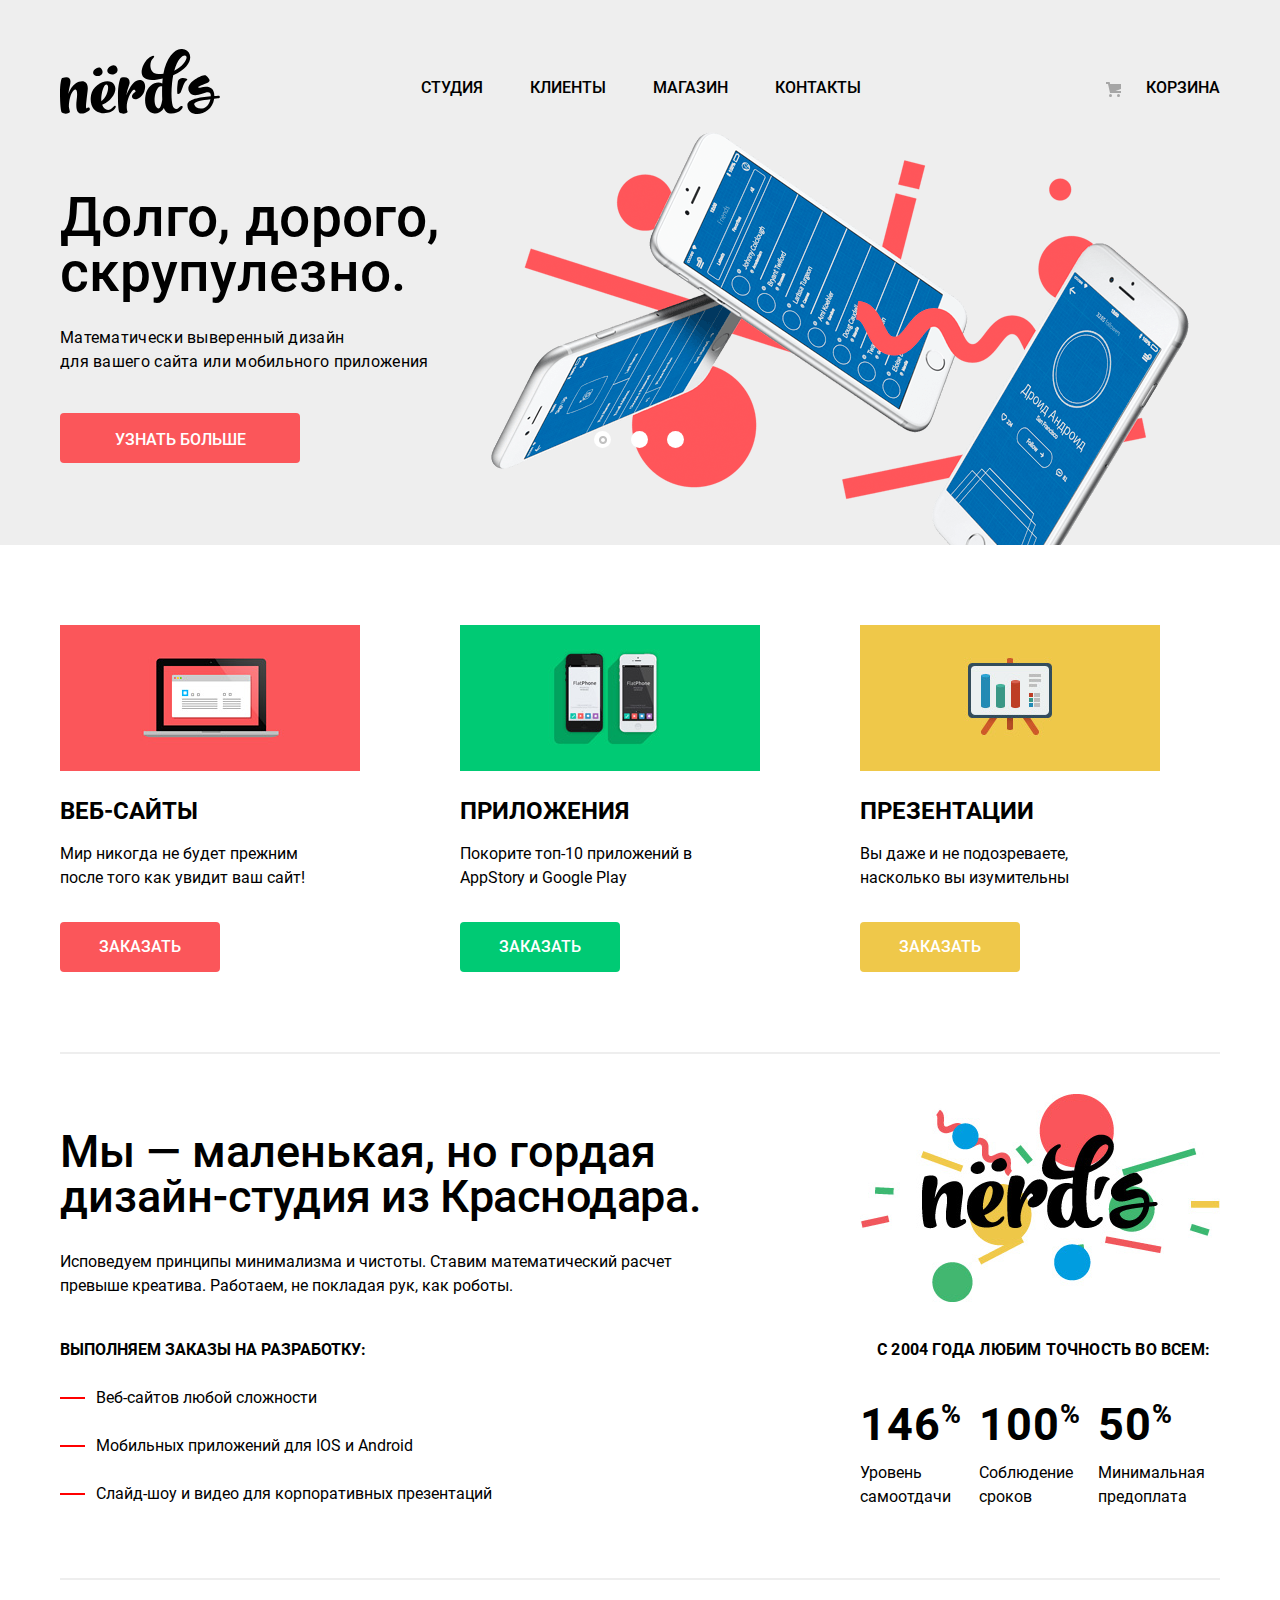
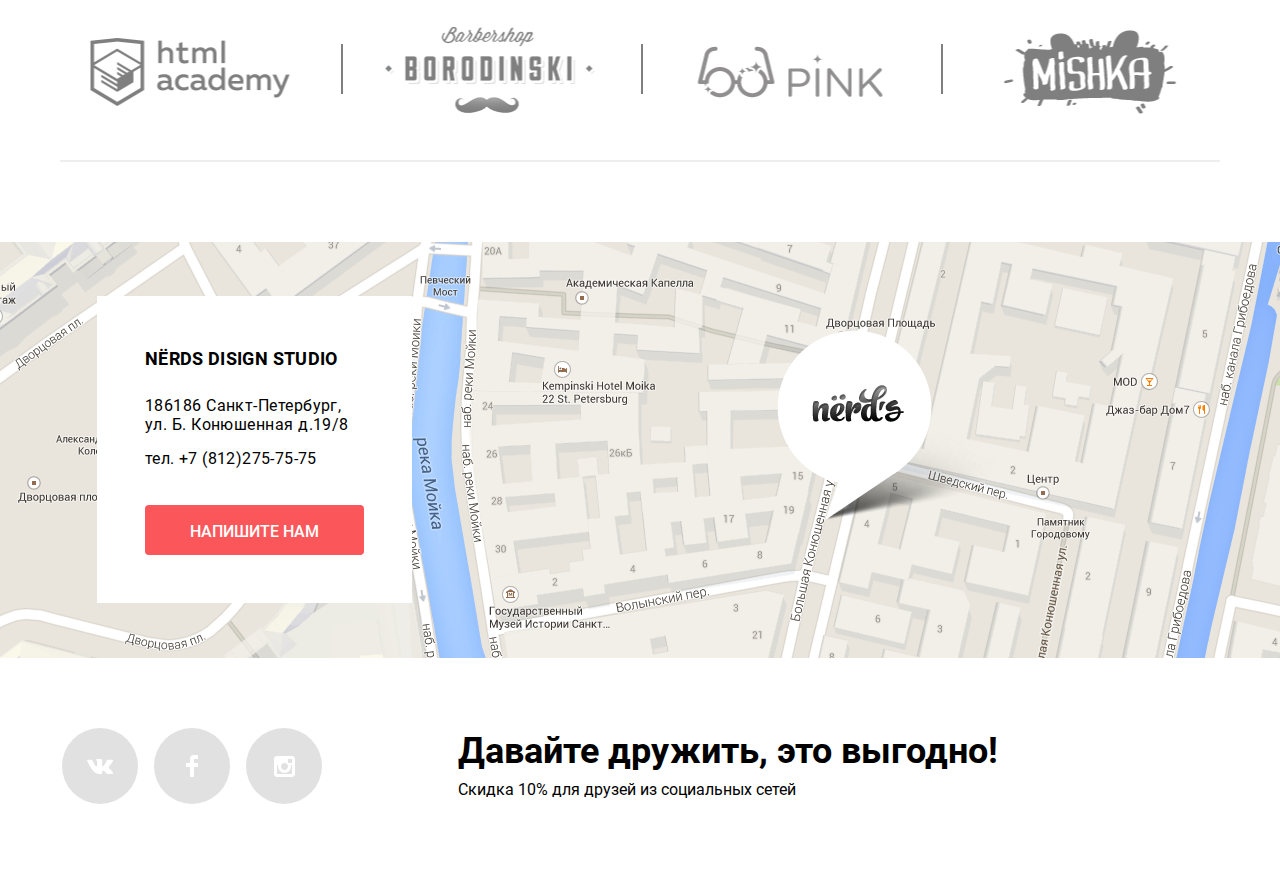
==== commit f997185d: "Update index.html" ====
--- a/index.html
+++ b/index.html
@@ -5,28 +5,29 @@
 	<title>HTML Academy: Нёрдс</title>
 	<link href="https://fonts.googleapis.com/css?family=Roboto:400,500,700&display=swap" rel="stylesheet">
 	<link rel="stylesheet" href="css/normalize.css">
-	<!-- <link rel="stylesheet" href="css/minimize.css"> -->
-	<link rel="stylesheet" href="css/style.css">
+	<link rel="stylesheet" href="css/minimize.css">
 </head>
 <body>
 	<header >
-		<nav class="nav upper type-medium">
-			<a href="index.html"> <img class="logo" src="img/nerds-logo.svg" width='160' height="65" alt="Логотип студии">
-			</a>
-			<div class="header-nav">
-				<ul >			
-					<li ><a href="#">Студия</a></li>
-					<li ><a	href="#">Клиенты</a></li>
-					<li ><a href="catalog.html">Магазин</a></li>
-					<li ><a href="#">Контакты</a></li>
-				</ul>
-			</div>
-			<div >
-				<ul class="nav-cart">
-					<li ><a  href="#">Корзина</a></li>
-				</ul>
-			</div>
-		</nav>
+		<div class="for-ie">
+			<nav class="nav upper type-medium">
+				<a href="index.html"> <img class="logo" src="img/nerds-logo.svg" width='160' height="65" alt="Логотип студии">
+				</a>
+				<div class="header-nav">
+					<ul >			
+						<li ><a href="#">Студия</a></li>
+						<li ><a	href="#">Клиенты</a></li>
+						<li ><a href="catalog.html">Магазин</a></li>
+						<li ><a href="#">Контакты</a></li>
+					</ul>
+				</div>
+				<div >
+					<ul class="nav-cart">
+						<li ><a  href="#">Корзина</a></li>
+					</ul>
+				</div>
+			</nav>
+		</div>
 	</header>	
 	<main >
 		<h1 class="visibility-hidden">Студия дизайна"Нёрдс"</h1>
@@ -147,59 +148,63 @@
 										<footer>
 											<section class="map">
 												<div class="map-container">
-													<iframe src="https://yandex.ru/map-widget/v1/?um=constructor%3A1e9a7cc974f137b6182f8d0ef8271dee35650666cb2e6c9179b720fbcc3f106a&amp;source=constructor" width="1440" height="416" ></iframe>
-													<img  class="map-contact" src="img/map.png"  alt="Офис компании по адресу ул. Большая Конюшенная 19/8, Санкт-Петербург" width="1440" height="416">	
-													<div class="contact">
-														<h2 class="visibility-hidden">Контакты студии</h2>
-														<p class='type-bold upper'>nёrds disign studio</p>
-														<p>186186 Санкт-Петербург,<br>
-															ул. Б. Конюшенная д.19/8</p>
+													<iframe src="https://yandex.ru/map-widget/v1/?um=constructor%3Ad2f64389659a41b95980fa34efb19a8e506bba5bb5ca2a148c8ebd4a00c5c0c0&amp;source=constructor" width="100%" height="416" frameborder="0"></iframe>
+													
+													<div class="position">
+														<img  class="map-contact" src="img/map.png"  alt="Офис компании по адресу ул. Большая Конюшенная 19/8, Санкт-Петербург" width="1440" height="416">	
+
+														<div class="contact">
+															<h2 class="visibility-hidden">Контакты студии</h2>
+															<p class='type-bold upper'>nёrds disign studio</p>
+															<p>186186 Санкт-Петербург,</p>
+															<p>	ул. Б. Конюшенная д.19/8</p>
 															<a href="tel:+78122757575" class="phone">тел. +7 (812)275-75-75</a>
 															<a 	class="btn write-link" href="#letter">напишите нам</a>
 														</div>
 														<img class="marker" src="img/map-marker.png" width="231" height="190" alt="">
 													</div>
-												</section>	
-												<section class="section-social" >
-													<div class="social">
-														<h2 class="visibility-hidden">Социальные контакты</h2>
-														<ul class="social-icon">
-															<li class="social-li"><a  href="#" title=""></a></li>
-															<li class="social-li"><a   href="#" title=""></a></li>
-															<li class="social-li"><a  href="#" title=""></a></li>
-														</ul>
-														<div class="discount">
-															<p class='type-bold' >Давайте дружить, это выгодно!</p>
-															<p>Скидка 10% для друзей из социальных сетей</p>
-														</div>
-													</div>
-												</section>
-											</footer>
-											<section  class="letter">
-												<h2 class="visibility-hidden">Форма письма</h2>
-												<p class="type-medium">Напишите нам</p>
-												<a href="#close" title="Закрыть" class="close">
-												</a>
-												<form action="https://echo.htmlacademy.ru" method="post">
-													<div class="letter-form">
-														<div class="letter-div1">
-															<label class="type-medium" for="user">Ваше имя:
-																<input type="text" name="user" placeholder="Имя Фамилия" id="user" required>
-															</label>
-														</div>
-														<div class="letter-div2">
-															<label class="type-medium" for="mail">Ваш e-mail 
-																<input type="email" name="mail" placeholder="email@example.com" id="mail" required>
-															</label>
-														</div>
-													</div>
-													<div class="letter-div3">
-														<label class="type-medium text" >Текст письма:</label>
-														<textarea placeholder="В свободной форме" ></textarea>
-														<button class='btn upper' type="submit"  value="Отправить">Отправить</button>
-													</div>
-												</form>
+												</div>
+											</section>	
+											<section class="section-social" >
+												<div class="social">
+													<h2 class="visibility-hidden">Социальные контакты</h2>
+													<ul class="social-icon">
+														<li class="social-li"><a  href="#" title=""></a></li>
+														<li class="social-li"><a   href="#" title=""></a></li>
+														<li class="social-li"><a  href="#" title=""></a></li>
+													</ul>
+													<div class="discount">
+														<p class='type-bold' >Давайте дружить, это выгодно!</p>
+														<p>Скидка 10% для друзей из социальных сетей</p>
+													</div>
+												</div>
 											</section>
-											<script src="./js/script.js" ></script>
-										</body>
-										</html>
+										</footer>
+										<section  class="letter">
+											<h2 class="visibility-hidden">Форма письма</h2>
+											<p class="type-medium">Напишите нам</p>
+											<a href="#close" title="Закрыть" class="close">
+											</a>
+											<form action="https://echo.htmlacademy.ru" method="post">
+												<div class="letter-form">
+													<div class="letter-div1">
+														<label class="type-medium" for="user">Ваше имя:
+															<input type="text" name="user" placeholder="Имя Фамилия" id="user" required>
+														</label>
+													</div>
+													<div class="letter-div2">
+														<label class="type-medium" for="mail">Ваш e-mail 
+															<input type="email" name="mail" placeholder="email@example.com" id="mail" required>
+														</label>
+													</div>
+												</div>
+												<div class="letter-div3">
+													<label class="type-medium text" >Текст письма:</label>
+													<textarea placeholder="В свободной форме" ></textarea>
+													<button class='btn upper' type="submit"  value="Отправить">Отправить</button>
+												</div>
+											</form>
+										</section>
+									 <script src="./js/min-script.js" ></script>
+									</body>
+									</html>
--- a/css/minimize.css
+++ b/css/minimize.css
@@ -1 +1 @@
-@font-face{font-family:"Roboto-Regular";src:url(../fonts/Roboto-Regular.ttf) format("ttf"),url(../fonts/web/roboto.woff) format("woff"),url(../fonts/web/roboto.woff2) format("woff2");font-weight:400}@font-face{font-family:"Roboto-Medium";src:url(../fonts/Roboto-Medium.ttf),url(../fonts/web/robotomedium.woff) format("woff"),url(../fonts/web/robotomedium.woff2) format("woff2");font-weight:500}@font-face{font-family:"Roboto-Bold";src:url(../fonts/Roboto-Bold.ttf),url(../fonts/web/robotobold.woff) format("woff"),url(../fonts/web/robotobold.woff2) format("woff2");font-weight:700}.visibility-hidden{visibility:hidden;padding:0;margin:0;font-size:0;line-height:0}body{margin:0 auto;padding:0;background-color:#fff;font-family:"Roboto-Regular","Arial",sans-serif;font-size:16px;line-height:24px;color:#000}header{background-color:#eee}img{display:block;max-width:100%;height:auto}a{text-decoration:none}﻿html,body{-webkit-box-sizing:border-box;box-sizing:border-box}*,::before,::after{-webkit-box-sizing:inherit;box-sizing:inherit}.section-project ul,.nav ul,.slider ul,.info ul,.indicator ul,.page ul{list-style:none}.chief-slider{width:1160px;margin:0 auto}.upper{text-transform:uppercase}.btn{padding:0;display:inline-block;text-align:center;height:50px;text-transform:uppercase;border-radius:4px;border-width:0;cursor:pointer;font-size:16px;font-family:"Roboto-Medium","Arial",sans-serif}.active{position:relative}.active a::after{position:absolute;content:"";width:75px;height:2px;bottom:-9px;left:4px;background-color:#fb565a}.nav a{font-size:inherit}.nav a:link{color:#000}.nav a:visited{color:#000}.nav a:hover{color:#fb565a}.nav a:active{color:#a6a6a6}a.btn{padding-top:15px}.slides .btn{color:#fff;background:#fb565a;width:240px;margin-top:39px}.info p{margin:0}.info .btn{width:160px;color:#fff;margin-top:32px;margin-bottom:80px}.info-li:nth-child(1) .btn{background-color:#fb565a}.info-li:nth-child(1) .btn:hover,.slides .btn:hover,.contact .btn:hover{color:#fff;background:#e74246}.info-li:nth-child(1) .btn:active,.slides .btn:active,.contact .btn:active{background:#d7373b;color:#e37376;-webkit-box-shadow:0 -2px 0 2px #c13135;box-shadow:0 -2px 0 2px #c13135}.info-li:nth-child(2) .btn{background-color:#00ca74}.info-li:nth-child(3) .btn{background-color:#efc84a}.info-li:nth-child(2) .btn:hover{color:#fff;background:#00bc6c}.info-li:nth-child(2) .btn:active{background:#00aa62;color:#38bd84;-webkit-box-shadow:0 -2px 0 2px #009958;box-shadow:0 -2px 0 2px #009958}.info-li:nth-child(3) .btn:hover{color:#fff;background:#eab534}.info-li:nth-child(3) .btn:active{background:#e5a722;color:#edc265;-webkit-box-shadow:0 -2px 0 2px #ce961f;box-shadow:0 -2px 0 2px #ce961f}.contact .btn{color:#fff;background:#fb565a;width:219px}.form .btn,.page .btn{background:#eee;color:#000}.form .btn{width:260px}.page .btn{width:50px}.page li:last-child .btn{width:260px}.page .btn:hover,.form .btn:hover{color:#000;background:#dfdfdf}.page .btn:active,.form .btn:active{background:#d5d5d5;color:#b7b7b7;-webkit-box-shadow:0 -2px 0 2px #bfbfbf;box-shadow:0 -2px 0 2px #bfbfbf}.page .btn-activ{border:2px solid #dbdbdb;background-color:#fff}.hiddenwindow .btn-size{width:260px}.letter-div3 .btn-size{width:260px;margin-top:40px}.info h3{text-transform:uppercase;font-family:"Roboto-Bold","Arial",sans-serif;font-size:24px;line-height:22px}.type-bold{font-family:"Roboto-Bold","Arial",sans-serif}.type-medium{font-family:"Roboto-Medium","Arial",sans-serif;line-height:30px;border:none}.type-size45{font-size:45px}.type-size55{font-size:55px}.slider .type-medium{font-size:55px;line-height:55px}.nav{display:-webkit-box;display:-ms-flexbox;display:flex;width:1160px;margin:0 auto;min-height:114px;-webkit-box-pack:justify;-ms-flex-pack:justify;justify-content:space-between;-webkit-box-align:end;-ms-flex-align:end;align-items:flex-end}.logo{display:block;opacity:1}.logo:hover{opacity:.81}.logo:active{opacity:.35}.header-nav ul{display:-webkit-box;display:-ms-flexbox;display:flex;-ms-flex-wrap:wrap;flex-wrap:wrap;-webkit-box-pack:justify;-ms-flex-pack:justify;justify-content:space-between;min-width:480px;margin:0;margin-right:84px;line-height:24px;padding-bottom:14px}.info{margin:0 auto}.info ul{width:1160px;margin:0 auto;display:-webkit-box;display:-ms-flexbox;display:flex;-ms-flex-wrap:wrap;flex-wrap:wrap;-webkit-box-pack:start;-ms-flex-pack:start;justify-content:flex-start;-webkit-box-orient:horizontal;-webkit-box-direction:normal;-ms-flex-direction:row;flex-direction:row;padding:0;margin-top:80px}.info li{display:block;margin:0;padding:0;margin-right:100px}.info li:last-child{margin-right:0}.info h3{margin:29px 0 20px}.section-company{background-color:#fff}.company{width:1160px;margin:0 auto;display:-webkit-box;display:-ms-flexbox;display:flex;-webkit-box-pack:justify;-ms-flex-pack:justify;justify-content:space-between;-webkit-box-orient:horizontal;-webkit-box-direction:normal;-ms-flex-direction:row;flex-direction:row;padding:0;-ms-flex-line-pack:center;align-content:center;margin-bottom:72px}.quality{padding-top:75px;width:800px;border-top:2px solid #eee}.quality p{margin:0}.quality p:nth-child(1),.quality p:nth-child(2){font-size:45px;line-height:45px;font-family:"Roboto-Medium","Arial",sans-serif}.quality p:nth-child(3){padding-top:31px}.quality p:nth-child(5){padding-top:40px}.quality span{letter-spacing:-.45px}.indicator{display:-webkit-box;display:-ms-flexbox;display:flex;-webkit-box-orient:vertical;-webkit-box-direction:normal;-ms-flex-direction:column;flex-direction:column;margin:0 auto;padding-top:40px;width:360px;border-top:2px solid #eee;place-content:space-between}.indicator p{margin:0}.reclama p:nth-child(1){font-size:45px;font-family:"Roboto-Bold","Arial",sans-serif;padding-top:2px;letter-spacing:.9px}.reclama p:nth-child(2){font-size:inherit;padding-top:24px}.spisok{margin:0;padding:0;padding-left:36px;position:relative;list-style:none;margin-top:0}.spisok li{display:block;padding:0;padding-top:24px}.spisok li:before,.spisok li:after{position:absolute;left:0;margin-top:11px;content:' ';width:25px;height:2px;background-color:red}.section-project{background-color:#fff}.indicator ul{width:345px;display:-webkit-box;display:-ms-flexbox;display:flex;-webkit-box-orient:horizontal;-webkit-box-direction:normal;-ms-flex-direction:row;flex-direction:row;height:95px;-webkit-box-pack:justify;-ms-flex-pack:justify;justify-content:space-between;-webkit-padding-start:0;padding-inline-start:0;margin:0}.indicator div:nth-child(2){margin-bottom:14px;padding-left:17px;letter-spacing:.2px}.indicator img{display:block;margin:0}.project{display:-webkit-box;display:-ms-flexbox;display:flex;width:1160px;margin:0 auto;-webkit-box-pack:justify;-ms-flex-pack:justify;justify-content:space-between;border-bottom:2px solid #eee;border-top:2px solid #eee;-webkit-box-align:center;-ms-flex-align:center;align-items:center;-webkit-padding-start:0;padding-inline-start:0}.project li{display:-webkit-box;display:-ms-flexbox;display:flex;width:260px;height:181px;margin:0 auto;margin-right:40px;position:relative;text-align:center}.project a{position:absolute;top:54%;left:50%;margin-right:-50%;-webkit-transform:translate(-50%,-50%);-ms-transform:translate(-50%,-50%);transform:translate(-50%,-50%);opacity:.5}.project li:after{content:"";width:2px;height:50px;background-color:#000;position:absolute;top:64px;right:-23px;opacity:.5}.project li:last-child{margin-right:0}.project a:hover{opacity:1}.project a:after{content:"";position:absolute;top:0;right:0;bottom:0;left:0}.project a:active{opacity:.35}.main-slider{background-color:#eee}.nav-cart{margin:0;-webkit-box-align:end;-ms-flex-align:end;align-items:flex-end}.nav-cart li{position:relative;line-height:24px;margin:0;padding-bottom:14px}.nav-cart a::before{position:absolute;content:url(../img/cart-icon.svg);left:-40px;top:4px}.chief-slider{height:431px;margin:0 auto;position:relative;width:1160px}.slider{padding:0;margin:0;height:inherit;overflow:hidden;position:relative;width:inherit}.slider p:first-child{font-family:"Roboto-Medium","Arial",sans-serif;font-size:55px;line-height:55px;margin:0;padding-top:76px;letter-spacing:.3px}.slider p:nth-child(2){margin:0;padding-top:26px;letter-spacing:.3px}.chief-slider > input{display:none}.slides{list-style:none;height:inherit;position:absolute;width:inherit}.slide1{background-image:url(../img/slide1.png);background-repeat:no-repeat;background-position:right 31px bottom 0;background-color:#eee}.slide2{background-image:url(../img/slide2.png);background-repeat:no-repeat;background-position:right;background-color:#eee}.slide3{background-image:url(../img/slide3.png);background-repeat:no-repeat;background-position:right;background-color:#eee}.label-control{display:-webkit-box;display:-ms-flexbox;display:flex;-webkit-box-pack:justify;-ms-flex-pack:justify;justify-content:space-between;position:absolute;margin:0;left:534px;bottom:89px;width:90px;height:25px;padding:0}.label-control label{height:17px;width:17px;border-radius:50%;background-color:#fff;z-index:1}#slide1:checked ~ .label-control label:nth-child(1){background-image:url(../img/active-button.png);background-repeat:no-repeat;background-position:center;background-color:#fff;z-index:1}#slide2:checked ~ .label-control label:nth-child(2){background-image:url(../img/active-button.png);background-repeat:no-repeat;background-position:center;background-color:#fff;z-index:1}#slide3:checked ~ .label-control label:nth-child(3){background-image:url(../img/active-button.png);background-repeat:no-repeat;background-position:center;background-color:#fff;z-index:1}.label-control label:hover{background-color:#8d8d8d}.slides{height:inherit;opacity:0;position:absolute;width:inherit;z-index:0}#slide1:checked ~ .slider > .slide1,#slide2:checked ~ .slider > .slide2,#slide3:checked ~ .slider > .slide3{opacity:1;z-index:1;transition:1.2s ease-in-out}.map-container{display:-webkit-box;display:-ms-flexbox;display:flex;position:relative;max-width:1440px;margin:0 auto}.map-container iframe{margin-top:80px;position:relative;z-index:2;border:none;left:0}.map-catalog >.map-container iframe{margin-top:61px}.map-contact{-o-object-fit:cover;object-fit:cover;display:block;margin:0 auto;overflow:hidden;position:absolute;top:80px;left:0;z-index:1}.map-catalog .map-contact{top:61px}.contact{position:absolute;background-color:#fff;top:134px;text-align:left;padding:48px;left:97px;z-index:999}.contact a{margin-top:34px}.contact a:first-of-type{display:block;color:#000;letter-spacing:.4px;cursor:pointer;margin:0}.contact a:first-of-type:hover{color:#fb565a}.contact>.type-bold{font-size:18px;line-height:30px;padding-bottom:22px;letter-spacing:.35px}.contact p{margin:0;letter-spacing:.45px;line-height:20px;padding-bottom:13px}.contact p:nth-child(4){line-height:11px}.marker{position:absolute;top:168px;left:776px;z-index:1}.section-social{display:-webkit-box;display:-ms-flexbox;display:flex;-ms-flex-wrap:wrap;flex-wrap:wrap;-webkit-box-align:center;-ms-flex-align:center;align-items:center;-webkit-box-pack:center;-ms-flex-pack:center;justify-content:center;padding-bottom:65px;background-color:#fff;padding-top:70px}.social{display:-webkit-box;display:-ms-flexbox;display:flex;width:1160px}.social-icon{padding:0;margin:0 auto;display:-webkit-box;display:-ms-flexbox;display:flex;display:flex;-ms-flex-wrap:wrap;flex-wrap:wrap;min-width:290px;padding-left:2px}.social-icon li{list-style:none}.social p{margin:0}.social a{display:block;width:76px;height:76px;background:#e1e1e1;background-repeat:no-repeat;background-position:50% 50%;border-radius:50%;margin-right:16px}.social-icon a:hover{background:#e74246;background-repeat:no-repeat;background-position:50% 50%}.social-icon a:active{background:rgba(227,55,59,0.7);background-repeat:no-repeat;background-position:50% 50%;-webkit-box-shadow:0 0 0 40px #e37376 inset;box-shadow:0 0 0 40px #e37376 inset}.social-li:nth-child(1) a{background-image:url(../img/vk-icon.svg)}.social-li:nth-child(2) a{background-image:url(../img/fb-icon.svg)}.social-li:nth-child(3) a{background-image:url(../img/insta-icon.svg)}.discount p:first-child{font-size:36px;padding-bottom:15px;letter-spacing:.05px}.discount{display:block;width:900px;margin:0;padding-top:11px;padding-left:108px}.form{width:260px;margin-top:55px}.form legend{font-size:18px;line-height:30px;font-family:"Roboto-Bold","Arial",sans-serif}.form fieldset{display:block;border-width:0;padding-left:0}.catalog-h1{display:block;min-width:722px;font-size:55px;margin:0;text-align:center;padding-top:90px;background-color:#eee;padding-bottom:121px}.sort-p{width:360px;margin-right:40px;font-size:18px;font-family:"Roboto-Bold","Arial",sans-serif}.sort-p p{margin:0}.sort{display:-webkit-box;display:-ms-flexbox;display:flex;-webkit-box-pack:justify;-ms-flex-pack:justify;justify-content:space-between;width:360px}.sort-common input{display:none}.up-down{display:-webkit-box;display:-ms-flexbox;display:flex;-webkit-box-pack:justify;-ms-flex-pack:justify;justify-content:space-between;width:38px}.up-down label:nth-of-type(1){color:transparent;width:11px;background-image:url(../img/icon-down-dir.svg);background-repeat:no-repeat;background-position:right center}.up-down label:nth-of-type(2){color:transparent;width:11px;background-image:url(../img/icon-down-dir.svg);background-repeat:no-repeat;background-position:right center;-webkit-transform:rotate(180deg);-ms-transform:rotate(180deg);transform:rotate(180deg)}.sort label{font-size:14px;font-family:inherit;text-transform:uppercase;opacity:.5}.sort label:hover{opacity:.7}.sort label:active{opacity:1}.box-catalog{margin:0 auto;padding:0;background-color:#fff}.main-conteiner{display:-webkit-box;display:-ms-flexbox;display:flex;-webkit-box-pack:justify;-ms-flex-pack:justify;justify-content:space-between;background-color:#fff;width:1160px;margin:0 auto;padding:0}.wrapp{width:760px;display:-webkit-box;display:-ms-flexbox;display:flex;-ms-flex-wrap:wrap;flex-wrap:wrap;list-style:none;-webkit-box-pack:justify;-ms-flex-pack:justify;justify-content:space-between;margin:auto;padding:0;padding-top:43px}.content{display:-webkit-box;display:-ms-flexbox;display:flex;-webkit-box-orient:vertical;-webkit-box-direction:normal;-ms-flex-direction:column;flex-direction:column;width:760px;-webkit-box-align:start;-ms-flex-align:start;align-items:flex-start;-ms-flex-wrap:wrap;flex-wrap:wrap}.wrapp li{position:relative}.activ{margin:auto;text-align:center;width:360px;height:230px;position:absolute;bottom:0;background:#eee;line-height:18px;display:none}.wrapp li::before{height:40px;content:url('../img/browser-gray.png');position:absolute;top:-40px;background-color:#e1e1e1}.wrapp li:hover::before{height:40px;content:url('../img/browser.png');position:absolute;top:-40px}.wrapp li{display:block;margin:0;margin-bottom:73px}.wrapp li:hover .activ{display:block}.activ .btn{width:200px;background:#fb565a;color:#fff;margin-top:27px}.activ a:first-of-type{display:block;text-transform:uppercase;font-size:18px;font-family:"Roboto-Bold","Arial",sans-serif;color:#000;padding-top:32px;padding-bottom:22px}.activ a:first-of-type:hover{color:#fb565a}.activ p{margin:0;padding:0;padding-bottom:2px}.sort-common{display:-webkit-box;display:-ms-flexbox;display:flex;width:760px;padding-top:54px;padding-bottom:52px}.page{display:-webkit-box;display:-ms-flexbox;display:flex;list-style:none;width:440px;-webkit-box-pack:justify;-ms-flex-pack:justify;justify-content:space-between;margin:-14px 14px 0 0;padding:0}.page:nth-child{-webkit-box-flex:5;-ms-flex-positive:5;flex-grow:5}.letter{display:none;width:960px;height:590px;position:fixed;-webkit-box-shadow:0 14px 28px rgba(0,0,0,0.25),0 10px 10px rgba(0,0,0,0.22);box-shadow:0 14px 28px rgba(0,0,0,0.25),0 10px 10px rgba(0,0,0,0.22);bottom:50px;background-color:#fff;z-index:9999;top:50%;left:50%;-webkit-transform:translate(-50%,-50%);-ms-transform:translate(-50%,-50%);transform:translate(-50%,-50%)}.letter-form{display:-webkit-box;display:-ms-flexbox;display:flex;-webkit-box-pack:justify;-ms-flex-pack:justify;justify-content:space-between;-webkit-box-align:center;-ms-flex-align:center;align-items:center;margin:0;padding-right:100px;padding-left:100px}.letter-div1,.letter-div2{width:360px;margin-top:41px;padding:0}.letter-div1 input,.letter-div2 input{font-family:"Roboto-Regular","Arial",sans-serif;font-size:16px;width:360px;margin:0;height:50px;margin-top:6px;-webkit-box-align:center;-ms-flex-align:center;align-items:center;padding-left:14px;border:1px solid #d7dcde;border-radius:5px;color:#b0a7a7}.letter textarea{min-width:760px;height:120px;padding:0;padding-top:12px;padding-left:14px;border:1px solid #d7dcde;border-radius:5px;font-family:"Roboto-Regular","Arial",sans-serif;font-size:16px;color:#b0a7a7}.letter p{margin:0;padding-left:100px;padding-top:73px;font-size:45px}.letter .btn{width:260px;background-color:#fb565a;color:#fff;margin-top:47px}.letter-div3{padding-left:100px;padding-top:29px}.letter-div3 label{display:block;font-size:inherit}.letter a{position:absolute;top:73px;right:86px}.close{position:absolute;right:32px;top:32px;width:32px;height:32px;opacity:.4}.close:hover{opacity:1}.close:active{opacity:.2}.close:before,.close:after{position:absolute;left:15px;content:' ';height:29px;width:4px;background-color:red}.close:before{-webkit-transform:rotate(45deg);-ms-transform:rotate(45deg);transform:rotate(45deg)}.close:after{-webkit-transform:rotate(-45deg);-ms-transform:rotate(-45deg);transform:rotate(-45deg)}.range-style{display:-webkit-box;display:-ms-flexbox;display:flex;width:260px;background-color:#eee;height:80px;-webkit-box-align:center;-ms-flex-align:center;align-items:center;margin-top:42px;border-radius:5px;position:relative}.range-value input{width:80px;height:38px;background-color:#eee;border:none;border-radius:5px;text-align:center;font-size:16px;color:#283136;font-family:"Roboto-Regular","Arial",sans-serif;margin-left:-20px}.range-value{margin-top:6px;display:-webkit-box;display:-ms-flexbox;display:flex;width:260px;-webkit-box-pack:justify;-ms-flex-pack:justify;justify-content:space-between;text-transform:uppercase;-webkit-box-align:center;-ms-flex-align:center;align-items:center;color:#283136}.range-style button{display:block;position:absolute;width:14px;height:14px;padding:2px;background-color:#ababab;border-radius:50%;border:8px solid #fff;-webkit-box-shadow:0 2px 2px 3px #d7dcde;box-shadow:0 2px 2px 3px #d7dcde;cursor:pointer}.range-style button:nth-of-type(1){top:30px;left:18px}.range-style button:nth-of-type(2){top:30px;left:159px}.range-style hr{margin-left:17px;border:none;background:-webkit-gradient(linear,left top,right top,color-stop(70%,#1cb327),color-stop(30%,#ababab));background:-o-linear-gradient(left,#1cb327 70%,#ababab 30%);background:linear-gradient(to right,#1cb327 70%,#ababab 30%);width:215px;height:3px}.radio{width:260px;margin-top:35px}.radio label{display:block;width:260px;position:relative;cursor:pointer;padding-left:38px;padding-bottom:4px;padding-top:4px;line-height:32px;opacity:.72}.radio input[type=radio]{display:none}.radio label:before{position:absolute;content:url(../img/radio-off.png);cursor:pointer;opacity:.72;left:0;bottom:-2px}.radio input[type=radio]:checked + label:before{content:url(../img/radio-on.png)}.check{width:260px;margin-top:24px;line-height:40px}.check label{display:block;width:260px;position:relative;cursor:pointer;padding-left:36px;opacity:.72;padding-top:7px;line-height:34px}.check input[type=checkbox]{display:none}.check label:before{position:absolute;content:"";width:20px;height:20px;border:2px solid #4d4d4d;border-radius:3px;opacity:.72;left:0;bottom:6px}.check input[type=checkbox]:checked + label:before{content:url(../img/checkbox-on.png);border:0;bottom:8px}.radio label:hover{opacity:1}.radio label:active{opacity:.2}.check label:hover{opacity:1}.check label:active{opacity:.2}.check .btn{margin-top:39px}.map-catalog .contact{top:116px}.map-catalog .marker{top:151px}.modal-show{display:block;animation:show 1.8s}@keyframes show{0%{transform:translateX(200x);transform:translateY(-500px)}70%{transform:translateY(30px)}90%{transform:translateY(-10px)}100%{transform:translateY(0)}}+@font-face{font-family:"Roboto-Regular";src:url(../fonts/Roboto-Regular.ttf) format("ttf"),url(../fonts/web/roboto.woff) format("woff"),url(../fonts/web/roboto.woff2) format("woff2");font-weight:400}@font-face{font-family:"Roboto-Medium";src:url(../fonts/Roboto-Medium.ttf),url(../fonts/web/robotomedium.woff) format("woff"),url(../fonts/web/robotomedium.woff2) format("woff2");font-weight:500}@font-face{font-family:"Roboto-Bold";src:url(../fonts/Roboto-Bold.ttf),url(../fonts/web/robotobold.woff) format("woff"),url(../fonts/web/robotobold.woff2) format("woff2");font-weight:700}.visibility-hidden{visibility:hidden;padding:0;margin:0;font-size:0;line-height:0}body{margin:0 auto;padding:0;background-color:#fff;font-family:"Roboto-Regular","Arial",sans-serif;font-size:16px;height:100%;line-height:24px;color:#000}header{background-color:#eee}img{display:block;max-width:100%;height:auto}a{text-decoration:none}﻿html,body{-webkit-box-sizing:border-box;box-sizing:border-box}*,::before,::after{-webkit-box-sizing:inherit;box-sizing:inherit}.section-project ul,.nav ul,.slider ul,.info ul,.indicator ul,.page ul{list-style:none}.chief-slider{width:1160px;margin:0 auto}.upper{text-transform:uppercase}.btn{padding:0;display:inline-block;text-align:center;vertical-align:middle;height:50px;text-transform:uppercase;border-radius:4px;border-width:0;cursor:pointer;font-size:16px;font-family:"Roboto-Medium","Arial",sans-serif}.active{position:relative}.active a::after{position:absolute;content:"";width:75px;height:2px;bottom:-9px;left:0;background-color:#fb565a}.nav a{font-size:inherit}.nav a:link{color:#000}.nav a:visited{color:#000}.nav a:hover{color:#fb565a}.nav a:active{color:#a6a6a6}a.btn{padding-top:15px}.slides .btn{color:#fff;background:#fb565a;width:240px;margin-top:39px}.info p{margin:0}.info .btn{width:160px;color:#fff;margin-top:32px;margin-bottom:80px}.info-li:nth-child(1) .btn{background-color:#fb565a}.info-li:nth-child(1) .btn:hover,.slides .btn:hover,.contact .btn:hover{color:#fff;background:#e74246}.info-li:nth-child(1) .btn:active,.slides .btn:active,.contact .btn:active{background:#d7373b;color:#e37376;-webkit-box-shadow:0 -2px 0 2px #c13135;box-shadow:0 -2px 0 2px #c13135}.info-li:nth-child(2) .btn{background-color:#00ca74}.info-li:nth-child(3) .btn{background-color:#efc84a}.info-li:nth-child(2) .btn:hover{color:#fff;background:#00bc6c}.info-li:nth-child(2) .btn:active{background:#00aa62;color:#38bd84;-webkit-box-shadow:0 -2px 0 2px #009958;box-shadow:0 -2px 0 2px #009958}.info-li:nth-child(3) .btn:hover{color:#fff;background:#eab534}.info-li:nth-child(3) .btn:active{background:#e5a722;color:#edc265;-webkit-box-shadow:0 -2px 0 2px #ce961f;box-shadow:0 -2px 0 2px #ce961f}.contact .btn{color:#fff;background:#fb565a;width:219px}.form .btn,.page .btn{background:#eee;color:#000}.form .btn{width:260px}.page .btn{width:50px}.page li:last-child .btn{width:260px}.page .btn:hover,.form .btn:hover{color:#000;background:#dfdfdf}.page .btn:active,.form .btn:active{background:#d5d5d5;color:#b7b7b7;-webkit-box-shadow:0 -2px 0 2px #bfbfbf;box-shadow:0 -2px 0 2px #bfbfbf}.page .btn-activ{border:2px solid #dbdbdb;background-color:#fff}.hiddenwindow .btn-size{width:260px}.letter-div3 .btn-size{width:260px;margin-top:40px}.info h3{text-transform:uppercase;font-family:"Roboto-Bold","Arial",sans-serif;font-size:24px;line-height:22px}.type-bold{font-family:"Roboto-Bold","Arial",sans-serif}.type-medium{font-family:"Roboto-Medium","Arial",sans-serif;line-height:30px;border:none}.type-size45{font-size:45px}.type-size55{font-size:55px}.slider .type-medium{font-size:55px;line-height:55px}.for-ie{display:flex;flex-direction:column}.nav{display:-webkit-box;display:-ms-flexbox;display:flex;width:1160px;margin:0 auto;min-height:114px;-webkit-box-pack:justify;-ms-flex-pack:justify;justify-content:space-between;-webkit-box-align:end;-ms-flex-align:end;align-items:flex-end}.logo{display:block;opacity:1}.logo:hover{opacity:.81}.logo:active{opacity:.35}.header-nav ul{display:-webkit-box;display:-ms-flexbox;display:flex;-ms-flex-wrap:wrap;flex-wrap:wrap;-webkit-box-pack:justify;-ms-flex-pack:justify;justify-content:space-between;min-width:480px;margin:0;margin-right:84px;line-height:24px;padding-bottom:14px}.info{margin:0 auto}.info ul{width:1160px;margin:0 auto;display:-webkit-box;display:-ms-flexbox;display:flex;-ms-flex-wrap:wrap;flex-wrap:wrap;-webkit-box-pack:start;-ms-flex-pack:start;justify-content:flex-start;-webkit-box-orient:horizontal;-webkit-box-direction:normal;-ms-flex-direction:row;flex-direction:row;padding:0;margin-top:80px}.info li{display:block;margin:0;padding:0;margin-right:100px}.info li:last-child{margin-right:0}.info h3{margin:29px 0 20px}.section-company{background-color:#fff}.company{width:1160px;margin:0 auto;display:-webkit-box;display:-ms-flexbox;display:flex;-webkit-box-pack:justify;-ms-flex-pack:justify;justify-content:space-between;-webkit-box-orient:horizontal;-webkit-box-direction:normal;-ms-flex-direction:row;flex-direction:row;padding:0;-ms-flex-line-pack:center;align-content:center;margin-bottom:72px}.quality{padding-top:75px;width:800px;border-top:2px solid #eee}.quality p{margin:0}.quality p:nth-child(1),.quality p:nth-child(2){font-size:45px;line-height:45px;font-family:"Roboto-Medium","Arial",sans-serif}.quality p:nth-child(3){padding-top:31px}.quality p:nth-child(5){padding-top:40px}.quality span{letter-spacing:-.45px}.indicator{display:-webkit-box;display:-ms-flexbox;display:flex;-webkit-box-orient:vertical;-webkit-box-direction:normal;-ms-flex-direction:column;flex-direction:column;margin:0 auto;padding-top:40px;width:360px;border-top:2px solid #eee;place-content:space-between}.indicator p{margin:0}.reclama p:nth-child(1){font-size:45px;font-family:"Roboto-Bold","Arial",sans-serif;padding-top:2px;letter-spacing:.9px}.reclama p:nth-child(2){font-size:inherit;padding-top:24px}.spisok{margin:0;padding:0;padding-left:36px;position:relative;list-style:none;margin-top:0}.spisok li{display:block;padding:0;padding-top:24px}.spisok li:before,.spisok li:after{position:absolute;left:0;margin-top:11px;content:' ';width:25px;height:2px;background-color:red}.section-project{background-color:#fff}.indicator ul{width:345px;display:-webkit-box;display:-ms-flexbox;display:flex;-webkit-box-orient:horizontal;-webkit-box-direction:normal;-ms-flex-direction:row;flex-direction:row;height:95px;-webkit-box-pack:justify;-ms-flex-pack:justify;justify-content:space-between;-webkit-padding-start:0;padding-inline-start:0;margin:0}.indicator div:nth-child(2){margin-bottom:14px;padding-left:17px;letter-spacing:.2px}.indicator img{display:block;margin:0}.project{display:-webkit-box;display:-ms-flexbox;display:flex;width:1160px;margin:0 auto;-webkit-box-pack:justify;-ms-flex-pack:justify;justify-content:space-between;border-bottom:2px solid #eee;border-top:2px solid #eee;-webkit-box-align:center;-ms-flex-align:center;align-items:center;-webkit-padding-start:0;padding-inline-start:0}.project li{display:-webkit-box;display:-ms-flexbox;display:flex;width:260px;height:180px;margin:0 auto;margin-right:40px;position:relative;text-align:center}.project a{position:absolute;top:51%;left:50%;margin-right:-50%;-webkit-transform:translate(-50%,-50%);-ms-transform:translate(-50%,-50%);transform:translate(-50%,-50%);opacity:.5}.project li:after{content:"";width:2px;height:50px;background-color:#000;position:absolute;top:64px;right:-23px;opacity:.5}.project li:last-child{margin-right:0}.project li:last-child:after{width:0}.project a:hover{opacity:1}.project a:after{content:"";position:absolute;top:0;right:0;bottom:0;left:0}.project a:active{opacity:.35}.main-slider{background-color:#eee}.nav-cart{margin:0;-webkit-box-align:end;-ms-flex-align:end;align-items:flex-end}.nav-cart li{position:relative;line-height:24px;margin:0;padding-bottom:14px}.nav-cart a::before{position:absolute;content:url(../img/cart-icon.svg);left:-40px;top:4px}.chief-slider{height:431px;margin:0 auto;position:relative;width:1160px}.slider{padding:0;margin:0;height:inherit;overflow:hidden;position:relative;width:inherit}.slider p:first-child{font-family:"Roboto-Medium","Arial",sans-serif;font-size:55px;line-height:55px;margin:0;padding-top:76px;letter-spacing:.3px}.slider p:nth-child(2){margin:0;padding-top:26px;letter-spacing:.3px}.chief-slider > input{display:none}.slides{list-style:none;height:inherit;position:absolute;width:inherit}.slide1{background-image:url(../img/slide1.png);background-repeat:no-repeat;background-position:right 31px bottom 0;background-color:#eee}.slide2{background-image:url(../img/slide2.png);background-repeat:no-repeat;background-position:right;background-color:#eee}.slide3{background-image:url(../img/slide3.png);background-repeat:no-repeat;background-position:right;background-color:#eee}.label-control{display:-webkit-box;display:-ms-flexbox;display:flex;-webkit-box-pack:justify;-ms-flex-pack:justify;justify-content:space-between;position:absolute;margin:0;left:534px;bottom:89px;width:90px;height:25px;padding:0}.label-control label{height:17px;width:17px;border-radius:50%;background-color:#fff;z-index:1}#slide1:checked ~ .label-control label:nth-child(1){background-image:url(../img/active-button.png);background-repeat:no-repeat;background-position:center;background-color:#fff;z-index:1}#slide2:checked ~ .label-control label:nth-child(2){background-image:url(../img/active-button.png);background-repeat:no-repeat;background-position:center;background-color:#fff;z-index:1}#slide3:checked ~ .label-control label:nth-child(3){background-image:url(../img/active-button.png);background-repeat:no-repeat;background-position:center;background-color:#fff;z-index:1}.label-control label:hover{background-color:#8d8d8d}.slides{height:inherit;opacity:0;position:absolute;width:inherit;z-index:0}#slide1:checked ~ .slider > .slide1,#slide2:checked ~ .slider > .slide2,#slide3:checked ~ .slider > .slide3{opacity:1;z-index:1;transition:1.2s ease-in-out}.map,.map-catalog{margin:0 auto}.map-container{display:-webkit-box;display:-ms-flexbox;display:flex;position:relative;overflow:auto;margin:0 auto;width:100%;justify-content:center;min-height:496px}.position{width:1440px;position:relative}.map-container iframe{margin-top:80px;position:absolute;z-index:2;border:none;display:flex;justify-content:center;left:0}.map-catalog >.map-container iframe{margin-top:61px}.map-catalog >.map-container{min-height:477px}.map-contact{-o-object-fit:contain;object-fit:contain;display:block;margin:0 auto;overflow:hidden;position:absolute;top:80px;width:1440px;min-height:416px;object-fit:cover;z-index:1}.map-catalog .map-contact{top:61px}.contact{position:absolute;background-color:#fff;top:134px;text-align:left;padding:48px;left:97px;z-index:999}.contact a{margin-top:34px}.contact a:first-of-type{display:block;color:#000;letter-spacing:.4px;cursor:pointer;margin:0}.contact a:first-of-type:hover{color:#fb565a}.contact>.type-bold{font-size:18px;line-height:30px;padding-bottom:22px;letter-spacing:.35px}.contact p{margin:0;letter-spacing:.45px;line-height:20px;padding-bottom:3px}.contact p:nth-child(4){line-height:11px;padding-bottom:17px}.marker{position:absolute;top:168px;left:777px;z-index:1}.section-social{display:-webkit-box;display:-ms-flexbox;display:flex;-ms-flex-wrap:wrap;flex-wrap:wrap;-webkit-box-align:center;-ms-flex-align:center;align-items:center;-webkit-box-pack:center;-ms-flex-pack:center;justify-content:center;padding-bottom:65px;background-color:#fff;padding-top:70px}.social{display:-webkit-box;display:-ms-flexbox;display:flex;width:1160px}.social-icon{padding:0;margin:0 auto;display:-webkit-box;display:-ms-flexbox;display:flex;display:flex;-ms-flex-wrap:wrap;flex-wrap:wrap;min-width:290px;padding-left:2px}.social-icon li{list-style:none}.social p{margin:0}.social a{display:block;width:76px;height:76px;background:#e1e1e1;background-repeat:no-repeat;background-position:50% 50%;border-radius:50%;margin-right:16px}.social-icon a:hover{background:#e74246;background-repeat:no-repeat;background-position:50% 50%}.social-icon a:active{background:rgba(227,55,59,0.7);background-repeat:no-repeat;background-position:50% 50%;-webkit-box-shadow:inset 0 0 0 40px rgba(227,115,119,0.55);-moz-box-shadow:inset 0 0 0 40px rgba(227,115,119,0.55);box-shadow:inset 0 0 0 40px rgba(227,115,119,0.55)}.social-li:nth-child(1) a{background-image:url(../img/vk-icon.svg)}.social-li:nth-child(2) a{background-image:url(../img/fb-icon.svg)}.social-li:nth-child(3) a{background-image:url(../img/insta-icon.svg)}.discount p:first-child{font-size:36px;padding-bottom:15px;letter-spacing:.05px}.discount{display:block;width:900px;margin:0;padding-top:11px;padding-left:108px}.form{width:260px;margin-top:55px}.form legend{font-size:18px;line-height:30px;font-family:"Roboto-Bold","Arial",sans-serif;letter-spacing:.8px}.form fieldset{display:block;border-width:0;padding-left:0}.catalog-h1{display:block;min-width:722px;font-size:55px;margin:0;text-align:center;padding-top:90px;background-color:#eee;padding-bottom:121px}.sort-p{width:360px;margin-right:40px;font-size:18px;font-family:"Roboto-Bold","Arial",sans-serif}.sort-p p{margin:0;letter-spacing:.4px}.sort{display:-webkit-box;display:-ms-flexbox;display:flex;-webkit-box-pack:justify;-ms-flex-pack:justify;justify-content:space-between;width:360px}.sort-common input{display:none}.up-down{display:-webkit-box;display:-ms-flexbox;display:flex;-webkit-box-pack:justify;-ms-flex-pack:justify;justify-content:space-between;width:38px}.up-down label:nth-of-type(1){color:transparent;width:11px;background-image:url(../img/icon-down-dir.svg);background-repeat:no-repeat;background-position:right center}.up-down label:nth-of-type(2){color:transparent;width:11px;background-image:url(../img/icon-down-dir.svg);background-repeat:no-repeat;background-position:right center;-webkit-transform:rotate(180deg);-ms-transform:rotate(180deg);transform:rotate(180deg)}.sort label{font-size:14px;line-height:24px;text-transform:uppercase;opacity:.5}.sort label:hover{opacity:.7}.sort label:active{opacity:1}.box-catalog{margin:0 auto;padding:0;background-color:#fff}.main-conteiner{display:-webkit-box;display:-ms-flexbox;display:flex;-webkit-box-pack:justify;-ms-flex-pack:justify;justify-content:space-between;background-color:#fff;width:1160px;margin:0 auto;padding:0}.wrapp{width:760px;display:-webkit-box;display:-ms-flexbox;display:flex;-ms-flex-wrap:wrap;flex-wrap:wrap;list-style:none;-webkit-box-pack:justify;-ms-flex-pack:justify;justify-content:space-between;margin:auto;padding:0;padding-top:43px}.content{display:-webkit-box;display:-ms-flexbox;display:flex;-webkit-box-orient:vertical;-webkit-box-direction:normal;-ms-flex-direction:column;flex-direction:column;width:760px;-webkit-box-align:start;-ms-flex-align:start;align-items:flex-start;-ms-flex-wrap:wrap;flex-wrap:wrap}.wrapp li{position:relative}.activ{margin:auto;text-align:center;width:360px;height:230px;position:absolute;bottom:0;background:#eee;line-height:18px;display:none}.wrapp li::before{height:40px;content:url('../img/browser-gray.png');position:absolute;top:-40px;background-color:#e1e1e1}.wrapp li:hover::before{height:40px;content:url('../img/browser.png');position:absolute;top:-40px}.wrapp li{display:block;margin:0;margin-bottom:73px}.wrapp li:hover .activ{display:block}.activ .btn{width:200px;background:#fb565a;color:#fff;margin-top:27px}.activ a:first-of-type{display:block;text-transform:uppercase;font-size:18px;font-family:"Roboto-Bold","Arial",sans-serif;color:#000;padding-top:32px;padding-bottom:22px}.activ a:first-of-type:hover{color:#fb565a}.activ p{margin:0;padding:0;padding-bottom:2px}.sort-common{display:-webkit-box;display:-ms-flexbox;display:flex;width:760px;padding-top:54px;padding-bottom:52px}.page{display:-webkit-box;display:-ms-flexbox;display:flex;list-style:none;width:440px;-webkit-box-pack:justify;-ms-flex-pack:justify;justify-content:space-between;margin:-14px 14px 0 0;padding:0}.page:nth-child{-webkit-box-flex:5;-ms-flex-positive:5;flex-grow:5}.letter{display:none;width:960px;height:590px;position:fixed;-webkit-box-shadow:0 14px 28px rgba(0,0,0,0.25),0 10px 10px rgba(0,0,0,0.22);box-shadow:0 14px 28px rgba(0,0,0,0.25),0 10px 10px rgba(0,0,0,0.22);bottom:50px;background-color:#fff;z-index:9999;top:50%;left:50%;-webkit-transform:translate(-50%,-50%);-ms-transform:translate(-50%,-50%);transform:translate(-50%,-50%)}.letter-form{display:-webkit-box;display:-ms-flexbox;display:flex;-webkit-box-pack:justify;-ms-flex-pack:justify;justify-content:space-between;-webkit-box-align:center;-ms-flex-align:center;align-items:center;margin:0;padding-right:100px;padding-left:100px}.letter-div1,.letter-div2{width:360px;margin-top:41px;padding:0}.letter-div1 input,.letter-div2 input{font-family:"Roboto-Regular","Arial",sans-serif;font-size:16px;width:360px;margin:0;height:50px;margin-top:6px;-webkit-box-align:center;-ms-flex-align:center;align-items:center;padding-left:14px;border:1px solid #d7dcde;border-radius:5px;color:#b0a7a7}.letter textarea{min-width:760px;height:120px;padding:0;padding-top:12px;padding-left:14px;border:1px solid #d7dcde;border-radius:5px;font-family:"Roboto-Regular","Arial",sans-serif;font-size:16px;color:#b0a7a7}.letter p{margin:0;padding-left:100px;padding-top:73px;font-size:45px}.letter .btn{width:260px;background-color:#fb565a;color:#fff;margin-top:47px}.letter-div3{padding-left:100px;padding-top:29px}.letter-div3 label{display:block;font-size:inherit}.letter a{position:absolute;top:73px;right:86px}.close{position:absolute;right:32px;top:32px;width:32px;height:32px;opacity:.4}.close:hover{opacity:1}.close:active{opacity:.2}.close:before,.close:after{position:absolute;left:15px;content:' ';height:29px;width:4px;background-color:red}.close:before{-webkit-transform:rotate(45deg);-ms-transform:rotate(45deg);transform:rotate(45deg)}.close:after{-webkit-transform:rotate(-45deg);-ms-transform:rotate(-45deg);transform:rotate(-45deg)}.range-style{display:-webkit-box;display:-ms-flexbox;display:flex;width:260px;background-color:#eee;height:80px;-webkit-box-align:center;-ms-flex-align:center;align-items:center;margin-top:42px;border-radius:5px;position:relative}.range-value input{width:80px;height:38px;background-color:#eee;border:none;border-radius:5px;text-align:center;font-size:16px;color:#283136;font-family:"Roboto-Regular","Arial",sans-serif;margin-left:-20px}.range-value{margin-top:6px;display:-webkit-box;display:-ms-flexbox;display:flex;width:260px;-webkit-box-pack:justify;-ms-flex-pack:justify;justify-content:space-between;text-transform:uppercase;-webkit-box-align:center;-ms-flex-align:center;align-items:center;color:#283136}.range-style button{display:block;position:absolute;width:14px;height:14px;padding:2px;background-color:#ababab;border-radius:50%;border:8px solid #fff;-webkit-box-shadow:0 2px 2px 3px #d7dcde;box-shadow:0 2px 2px 3px #d7dcde;cursor:pointer}.range-style button:nth-of-type(1){top:30px;left:18px}.range-style button:nth-of-type(2){top:30px;left:159px}.range-style hr{margin-left:17px;border:none;background:-webkit-gradient(linear,left top,right top,color-stop(70%,#1cb327),color-stop(30%,#ababab));background:-o-linear-gradient(left,#1cb327 70%,#ababab 30%);background:linear-gradient(to right,#1cb327 70%,#ababab 30%);width:215px;height:3px}.radio{width:260px;margin-top:35px;margin-bottom:23px}.radio label{display:block;width:260px;position:relative;cursor:pointer;padding-left:38px;padding-bottom:4px;padding-top:4px;line-height:32px;opacity:.72}.radio input[type=radio]{display:none}.radio label:before{position:absolute;content:url(../img/radio-off.png);cursor:pointer;opacity:.72;left:0;bottom:-2px}.radio input[type=radio]:checked + label:before{content:url(../img/radio-on.png)}.check{width:260px;margin-top:24px;line-height:40px}.check label{display:block;width:260px;position:relative;cursor:pointer;padding-left:35px;opacity:.72;padding-top:7px;line-height:32px}.check input[type=checkbox]{display:none}.check label:before{position:absolute;content:"";width:20px;height:20px;border:2px solid #4d4d4d;border-radius:3px;opacity:.72;left:0;bottom:6px}.check input[type=checkbox]:checked + label:before{content:url(../img/checkbox-on.png);border:0;bottom:8px}.radio label:hover{opacity:1}.radio label:active{opacity:.2}.radio label:disabled{opacity:.2}.check label:hover{opacity:1}.check label:active{opacity:.2}.check label:disabled{opacity:.2}.check .btn{margin-top:44px}.map-catalog .contact{top:116px}.map-catalog .marker{top:151px}.modal-show{display:block;animation:show 1.8s}@keyframes show{0%{transform:translateX(200x);transform:translateY(-500px)}70%{transform:translateY(30px)}90%{transform:translateY(-10px)}100%{transform:translateY(0)}}